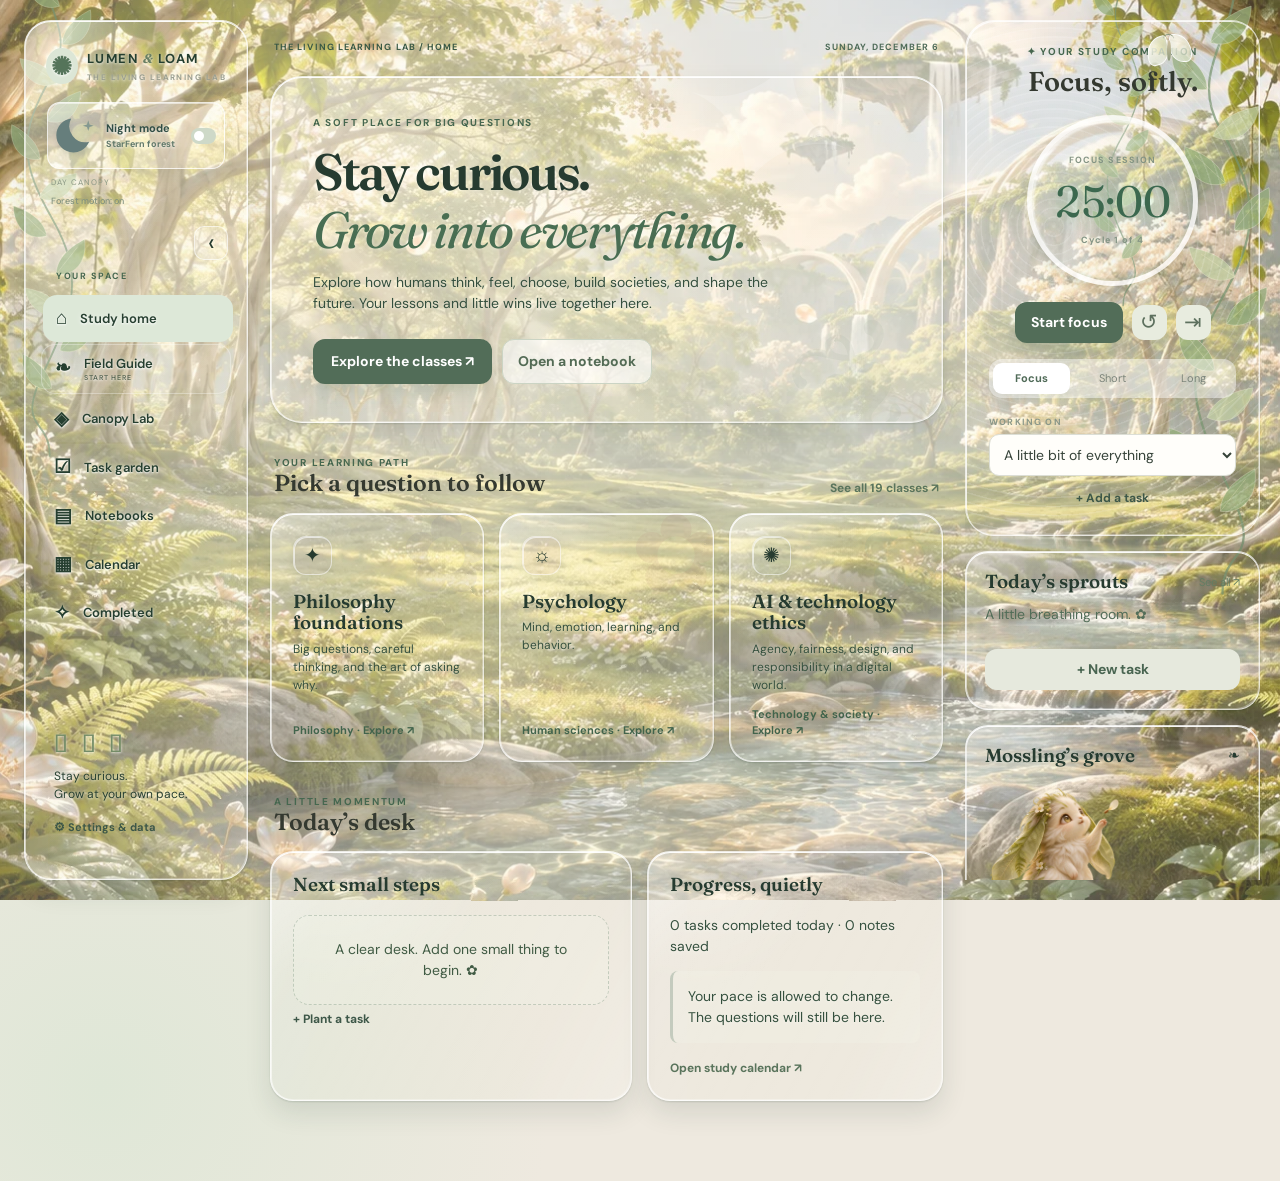
==== index.html @ bd78716b "Publish Philosophy Foundations pilot with saved assessments and hidden creature trails" ====
<!doctype html>
<html lang="en">
<head>
  <meta charset="utf-8">
  <meta name="viewport" content="width=device-width,initial-scale=1">
  <meta name="theme-color" content="#eee8db">
  <title>Lumen & Loam — a living learning lab</title>
  <meta name="description" content="A cozy forest learning lab with focus tools, notebooks, and a luminous StarFern night mode.">
  <link rel="stylesheet" href="styles.css">
  <link rel="stylesheet" href="forest.css">
  <link rel="stylesheet" href="living-forest.css">
  <link rel="stylesheet" href="crystal-forest.css">
  <link rel="stylesheet" href="forest-interactions.css?v=4">
  <link rel="stylesheet" href="learning.css?v=4">
  <script>try{document.documentElement.dataset.forest=localStorage.getItem('lumen-loam-appearance')||(matchMedia('(prefers-color-scheme:dark)').matches?'starfern':'day')}catch{}</script>
</head>
<body>
  <div class="forest-landscape" aria-hidden="true"><img class="landscape-day" src="assets/day-canopy.webp" alt=""><img class="landscape-night" src="assets/starfern-forest.webp" alt=""><div class="landscape-light"></div></div>
  <svg class="glass-filter-defs" aria-hidden="true"><defs><filter id="glass-refraction" x="0%" y="0%" width="100%" height="100%" color-interpolation-filters="sRGB"><feTurbulence type="fractalNoise" baseFrequency="0.008 0.014" numOctaves="1" seed="6" result="glass-noise"/><feDisplacementMap in="SourceGraphic" in2="glass-noise" scale="3" xChannelSelector="R" yChannelSelector="G"/></filter></defs></svg>
  <div class="ambient-glow" aria-hidden="true"></div>
  <div class="forest-sky" aria-hidden="true"><span class="starlight s1"></span><span class="starlight s2"></span><span class="starlight s3"></span><span class="starlight s4"></span><span class="starlight s5"></span><span class="hanging-vine v1">❧<br>❧<br>❧</span><span class="hanging-vine v2">❧<br>❧</span><span class="glow-shrooms"></span><span class="forest-eyes"></span></div>
  <div class="app-shell">
    <aside class="sidebar glass">
      <a class="brand" href="#home" aria-label="Lumen and Loam home"><span class="brand-mark">✺</span><span>LUMEN <i>&</i> LOAM<small>THE LIVING LEARNING LAB</small></span></a>
      <div class="forest-mode"><button id="forest-toggle" type="button" aria-label="Toggle StarFern night mode" aria-pressed="false"><svg class="mode-moon" viewBox="0 0 48 48" aria-hidden="true"><path d="M37 31A18 18 0 0 1 17 5a19 19 0 1 0 20 26Z"/><path class="moon-spark" d="m36 7 1.4 4.6L42 13l-4.6 1.4L36 19l-1.4-4.6L30 13l4.6-1.4Z"/></svg><span class="mode-caption"><strong>Night mode</strong><small>StarFern forest</small></span><span class="forest-switch" aria-hidden="true"></span></button><small id="forest-mode-label">Day canopy</small><button class="motion-toggle" id="motion-toggle" type="button" aria-pressed="true">Forest motion: on</button></div>
      <button id="nav-toggle" class="nav-toggle" type="button" aria-controls="nav" aria-expanded="true" aria-label="Compact navigation"><span aria-hidden="true">☰</span></button>
      <div class="side-label">YOUR SPACE</div>
      <nav id="nav" aria-label="Main navigation">
        <a href="#home" data-page="home">⌂ <span>Study home</span></a>
        <a href="#fieldguide" data-page="fieldguide">❧ <span>Field Guide</span></a>
        <a href="#courses" data-page="courses">◈ <span>Canopy Lab</span></a>
        <a href="#tasks" data-page="tasks">☑ <span>Task garden</span></a>
        <a href="#notebooks" data-page="notebooks">▤ <span>Notebooks</span></a>
        <a href="#calendar" data-page="calendar">▦ <span>Calendar</span></a>
        <a href="#completed" data-page="completed">✧ <span>Completed</span></a>
      </nav>
      <div class="side-bottom"><div class="plant-art" aria-hidden="true">𖥧 𖤣 𖥧</div><p>Stay curious.<br>Grow at your own pace.</p><button class="text-button" id="open-settings">⚙ Settings & data</button></div>
    </aside>
    <main id="main" tabindex="-1"></main>
    <aside class="study-rail">
      <button type="button" class="glimmermoth" id="glimmermoth" aria-label="Visit the Glimmermoth"><span class="moth-wing moth-left"></span><span class="moth-wing moth-right"></span><span class="moth-body"></span><span class="moth-antenna"></span></button>
      <button type="button" class="moon-secret" id="moon-question" aria-label="Ask the StarFern moon a question">☾</button>
      <section class="timer-card stone" aria-label="Focus timer">
        <div class="card-kicker">✦ YOUR STUDY COMPANION</div><h2>Focus, softly.</h2>
        <div class="timer-face"><span class="timer-mode" id="timer-mode">FOCUS SESSION</span><strong id="timer-display" aria-live="off">25:00</strong><span class="timer-cycle" id="timer-cycle">Cycle 1 of 4</span></div>
        <div class="timer-controls"><button id="timer-toggle" class="primary small">Start focus</button><button id="timer-reset" class="icon-button" aria-label="Reset timer">↺</button><button id="timer-next" class="icon-button" aria-label="Skip phase">⇥</button></div>
        <div class="phase-tabs" role="group" aria-label="Timer phase"><button data-phase="focus" class="active">Focus</button><button data-phase="short">Short</button><button data-phase="long">Long</button></div>
        <label class="rail-label" for="active-task">WORKING ON</label><select id="active-task"><option value="">A little bit of everything</option></select>
        <button class="text-button" id="quick-task">+ Add a task</button>
      </section>
      <section class="rail-card glass"><div class="rail-head"><h3>Today’s sprouts</h3><a href="#tasks">See all ↗</a></div><div id="rail-tasks"></div><button class="subtle-button" id="rail-task-add">+ New task</button></section>
      <section class="rail-card glass mossling-card"><div class="rail-head"><h3>Mossling’s grove</h3><span aria-hidden="true">❧</span></div><div class="grove-scene"><button type="button" id="mossling-greet" class="mossling illustrated" aria-label="Say hello to the Mossling"><img src="assets/mossling.webp" alt="" width="130" height="140"><span class="moss-ear ear-left"></span><span class="moss-ear ear-right"></span><span class="moss-face"><i></i><i></i><b>ᴗ</b></span></button><div id="grove-leaves" aria-hidden="true"></div></div><p id="grove-caption">Finish a task to plant a little leaf.</p></section>
      <section class="rail-card glass sound-card"><div class="rail-head"><h3>Soundscape</h3><span>♪</span></div><label for="sound-select" class="sr-only">Choose soundscape</label><select id="sound-select"><option value="off">Quiet room</option><option value="lofi">Lo-fi glow</option><option value="rain">Window rain</option><option value="storm">Distant storm</option><option value="forest">Morning forest</option><option value="keyboard">Soft keyboard</option></select><div class="sound-row"><button id="sound-toggle" class="subtle-button">Play sound</button><input id="sound-volume" type="range" min="0" max="100" value="38" aria-label="Sound volume"></div><small>Generated in your browser; sound starts when you press play.</small></section>
    </aside>
  </div>
  <dialog id="modal"><form method="dialog" class="modal-box" id="modal-form"><div class="modal-head"><div><div class="card-kicker" id="modal-kicker">YOUR SPACE</div><h2 id="modal-title"></h2></div><button class="icon-button" value="cancel" aria-label="Close">×</button></div><div id="modal-body"></div><div class="modal-actions"><button value="cancel" class="subtle-button">Cancel</button><button id="modal-save" value="save" class="primary">Save</button></div></form></dialog>
  <div id="toast" role="status" aria-live="polite"></div>
  <script src="lessons/philosophy-01.js?v=4" defer></script>
  <script src="learning-core.js?v=4" defer></script>
  <script src="learning.js?v=4" defer></script>
  <script src="app.js?v=4" defer></script>
  <script src="living-forest.js?v=3" defer></script>
  <script src="navigation.js?v=3" defer></script>
  <script src="forest-games.js?v=4" defer></script>
</body>
</html>
---- styles.css ----
@import url('https://fonts.googleapis.com/css2?family=DM+Sans:wght@400;500;600;700&family=Fraunces:opsz,wght,SOFT,WONK@9..144,400,20,1;9..144,600,20,1&display=swap');
:root{--ink:#343930;--muted:#777b70;--moss:#6b8064;--dark:#3d5748;--cream:#f4f0e7;--paper:#fdfaf3;--line:#dcd9ce;--pink:#c38d87;--gold:#c8a477;--shadow:0 18px 50px #45554612}*{box-sizing:border-box}html{scroll-behavior:smooth}body{margin:0;color:var(--ink);background:radial-gradient(circle at 65% 5%,#fffaf3 0,transparent 36%),radial-gradient(circle at 8% 92%,#dfe7d7 0,transparent 28%),#eee9df;font:14px/1.5 'DM Sans',sans-serif;min-height:100vh}button,input,select,textarea{font:inherit}button{cursor:pointer}a{color:inherit;text-decoration:none}h1,h2,h3,p{margin-top:0}h1,h2,h3{font-family:Fraunces,Georgia,serif;line-height:1.14;font-weight:600}h1{font-size:clamp(2.3rem,4vw,4rem);letter-spacing:-.045em}h2{font-size:1.45rem}h3{font-size:1.18rem}.ambient-glow{position:fixed;pointer-events:none;inset:0;background:radial-gradient(circle at 45% 72%,#fff9e565,transparent 37%);z-index:-1}.app-shell{display:grid;grid-template-columns:228px minmax(0,1fr) 295px;gap:22px;max-width:1780px;margin:auto;padding:20px;min-height:100vh}.glass{background:#fffdf5a9;backdrop-filter:blur(22px);-webkit-backdrop-filter:blur(22px);border:1px solid #ffffffa9;box-shadow:var(--shadow)}.sidebar{border-radius:27px;padding:26px 16px;position:sticky;top:20px;height:calc(100vh - 40px);display:flex;flex-direction:column}.brand{display:flex;gap:9px;align-items:center;padding:7px 5px 38px;font-weight:700;letter-spacing:.11em;font-size:13px;white-space:nowrap}.brand i{font-family:Fraunces;letter-spacing:0;color:var(--moss)}.brand small{display:block;color:#9b9f90;font-size:8px;letter-spacing:.18em;margin-top:3px}.brand-mark{width:36px;height:36px;border-radius:50%;display:grid;place-items:center;background:#dce6d6;color:#55745a;font-size:25px}.side-label,.card-kicker,.eyebrow{font-size:10px;letter-spacing:.17em;font-weight:700;color:#84927a}.side-label{padding:0 15px;margin-bottom:12px}nav{display:grid;gap:5px}nav a{border-radius:14px;padding:11px 13px;color:#71786d;display:flex;gap:13px;align-items:center;font-size:19px;transition:.2s}nav a span{font-size:13px;font-weight:600}nav a:hover,nav a.active{background:#dde8d8;color:#385e49;transform:translateX(2px)}.side-bottom{margin-top:auto;padding:12px 13px;color:#829080;font-size:12px}.side-bottom p{margin:5px 0 16px}.plant-art{font-size:30px;color:#748c67;letter-spacing:.13em}.text-button{border:0;background:transparent;color:var(--dark);padding:5px 0;font-weight:700;font-size:12px;text-align:left}.text-button:hover{text-decoration:underline}main{min-width:0;padding:21px 0 60px}.topline{display:flex;align-items:center;justify-content:space-between;color:#7b8777;font-size:11px;letter-spacing:.12em;text-transform:uppercase;font-weight:700;margin:0 4px 21px}.topline .right{color:#a5a99d}.hero{min-height:315px;border-radius:32px;background:linear-gradient(105deg,#eff0e4de,#f7f2e9a3 57%,#d5e3d2b0);padding:38px 42px;position:relative;overflow:hidden;box-shadow:var(--shadow);border:1px solid #ffffffcf;display:flex;align-items:center}.hero:before{content:'✦';font-size:225px;color:#ffffff78;position:absolute;right:12%;top:-120px;transform:rotate(20deg)}.hero:after{content:'❦';font-size:155px;color:#708d6f39;position:absolute;right:3%;bottom:-80px;transform:rotate(-24deg)}.hero-content{z-index:1;max-width:590px}.hero h1{margin:13px 0 13px}.hero h1 em{font-weight:400;color:#637d66}.hero p{color:#6c766a;max-width:470px;font-size:14px}.hero-actions{display:flex;gap:10px;margin-top:25px;flex-wrap:wrap}.primary,.subtle-button,.outline-button,.chip,.icon-button{border:0;border-radius:12px;transition:transform .18s,background .18s,box-shadow .18s}.primary:hover,.subtle-button:hover,.outline-button:hover,.icon-button:hover{transform:translateY(-2px)}.primary{background:#526d58;color:#fff;padding:12px 18px;font-weight:700;box-shadow:0 8px 18px #4c6d502d}.primary.small{padding:10px 16px}.subtle-button{background:#e6e9dd;color:#496551;padding:10px 15px;font-weight:700}.outline-button{background:#fff9;border:1px solid #cbd4c4;color:#536b55;padding:10px 15px;font-weight:700}.icon-button{background:#e8ecdf;color:#5d705e;width:35px;height:35px;font-size:21px;display:grid;place-items:center}.section-head{display:flex;justify-content:space-between;align-items:end;margin:32px 4px 16px;gap:12px}.section-head h2{margin:0}.section-head p{margin:5px 0 0;color:var(--muted)}.link{color:#5a745c;font-weight:700;font-size:12px}.link:hover{text-decoration:underline}.grid{display:grid;gap:15px}.course-grid{grid-template-columns:repeat(3,minmax(0,1fr))}.card{border-radius:23px;background:#fffdf5ca;border:1px solid #ffffffbf;box-shadow:var(--shadow);padding:22px;min-width:0}.course-card{display:flex;flex-direction:column;min-height:200px;position:relative;overflow:hidden;transition:transform .2s,box-shadow .2s}.course-card:hover{transform:translateY(-4px);box-shadow:0 25px 40px #45554622}.course-card:after{content:'✿';position:absolute;right:-9px;top:-42px;font-size:110px;color:var(--accent);opacity:.12}.course-icon{width:39px;height:39px;border-radius:13px;display:grid;place-items:center;background:color-mix(in srgb,var(--accent) 18%,white);font-size:20px;margin-bottom:16px}.course-card h3{margin:0 0 6px}.course-card p{color:#83897e;font-size:12px;line-height:1.5}.course-card .mini{margin-top:auto;color:var(--accent);font-weight:700;font-size:11px}.duo{display:grid;grid-template-columns:1.1fr .9fr;gap:15px}.list-row{display:flex;gap:11px;align-items:center;border-bottom:1px solid #e9e7df;padding:11px 0}.list-row:last-child{border-bottom:0}.list-row .grow{flex:1;min-width:0}.list-row strong{display:block;font-size:13px}.list-row small{display:block;color:#92978b}.empty{padding:23px;text-align:center;color:#899083;background:#ffffff65;border:1px dashed #cdd4c6;border-radius:16px}.pill{display:inline-flex;align-items:center;gap:5px;padding:4px 9px;border-radius:30px;background:#edf0e8;color:#627c65;font-size:10px;font-weight:700}.page-title{display:flex;justify-content:space-between;align-items:end;gap:15px;margin:18px 4px 25px}.page-title h1{margin:5px 0 6px;font-size:clamp(2rem,3.5vw,3.25rem)}.page-title p{color:var(--muted);margin:0}.toolbar{display:flex;gap:9px;flex-wrap:wrap;align-items:center}.toolbar select,.toolbar input{width:auto}.study-rail{position:sticky;top:20px;height:calc(100vh - 40px);overflow-y:auto;display:grid;align-content:start;gap:15px;scrollbar-width:thin}.stone{background:radial-gradient(circle at 20% 2%,#ffffff9c,transparent 42%),repeating-radial-gradient(circle at 30% 40%,#fff9 0px,#e6e4d833 3px,#dedfd436 6px),#e9e8dc;border:1px solid #fff;border-radius:29px;box-shadow:var(--shadow);padding:23px;text-align:center}.timer-card h2{font-size:1.7rem;margin:7px 0 18px}.timer-face{height:171px;width:171px;margin:0 auto 16px;border-radius:50%;display:flex;flex-direction:column;align-items:center;justify-content:center;background:linear-gradient(145deg,#fffefaed,#d5ded6c9);box-shadow:inset 5px 6px 18px #bfc8beaa,inset -8px -9px 20px #fff,0 9px 14px #a2ab9b48;border:5px solid #ffffff80}.timer-mode,.timer-cycle{font-size:9px;letter-spacing:.12em;color:#849484;font-weight:700}.timer-face strong{font-family:Fraunces,Georgia,serif;font-size:2.75rem;font-weight:400;line-height:1.5;color:#3c684f;text-shadow:0 0 16px #8fdbaa8c}.timer-controls{display:flex;align-items:center;justify-content:center;gap:9px}.phase-tabs{display:flex;gap:4px;background:#ffffff75;border-radius:13px;padding:4px;margin:16px 0 18px}.phase-tabs button{flex:1;border:0;background:transparent;padding:7px 3px;border-radius:9px;color:#7c857b;font-size:11px}.phase-tabs .active{background:#fff;color:#506b58;font-weight:700;box-shadow:0 3px 8px #84907d25}.rail-label{display:block;text-align:left;color:#8a9788;font-size:9px;letter-spacing:.13em;font-weight:700;margin:12px 0 5px}.timer-card select{width:100%;text-overflow:ellipsis}.timer-card .text-button{display:block;margin:8px auto 0}.rail-card{border-radius:23px;padding:19px}.rail-head{display:flex;justify-content:space-between;align-items:center;margin-bottom:11px}.rail-head h3{margin:0}.rail-head a{font-size:11px;color:#637d64}.rail-card .subtle-button{width:100%;margin-top:10px}.rail-task{display:flex;align-items:center;gap:8px;margin:9px 0;color:#5c6659;font-size:12px}.rail-task span{overflow:hidden;white-space:nowrap;text-overflow:ellipsis}.sound-row{display:flex;gap:10px;align-items:center}.sound-row .subtle-button{white-space:nowrap;width:auto}.sound-row input{min-width:0;width:100%;accent-color:#789177}.sound-card small{color:#92998c;font-size:10px}.sound-card select{width:100%}select,input,textarea{border:1px solid #dcded5;background:#fffefa;color:#364339;border-radius:10px;padding:10px;outline:none}select:focus,input:focus,textarea:focus,button:focus-visible,a:focus-visible{outline:2px solid #698d70;outline-offset:2px}textarea{min-height:120px;resize:vertical;width:100%}input[type=color]{width:48px;height:39px;padding:3px}input[type=checkbox]{accent-color:#68856e;width:17px;height:17px;cursor:pointer}input[type=number]{width:90px}.task-list .list-row{gap:12px}.task-actions{display:flex;gap:5px}.task-actions button{border:0;background:#edf0e9;border-radius:8px;color:#66806b;padding:5px 8px}.task-actions button:hover{background:#dfe8dc}.task-meta{color:#8d958b;font-size:11px}.tag{font-size:10px;padding:3px 8px;border-radius:50px;background:#eff0e9;color:#647665;white-space:nowrap}.notebook-card{min-height:178px;display:flex;flex-direction:column;background:linear-gradient(120deg,color-mix(in srgb,var(--accent) 19%,white),#fffdf6);border-left:6px solid var(--accent)}.notebook-card .course-icon{background:#fff9}.notebook-card .mini{margin-top:auto;color:var(--accent);font-size:11px}.note-body{white-space:pre-wrap;word-break:break-word}.note-card{position:relative}.note-card h3{margin-bottom:5px}.note-card small{color:#959b8e}.note-card .task-actions{margin-top:12px}.note-card .note-body{max-height:130px;overflow:auto;color:#586257}.calendar-controls{display:flex;gap:8px;align-items:center;flex-wrap:wrap}.calendar-controls strong{min-width:170px;text-align:center}.calendar-controls button,.seg button{border:0;background:#e9ecdf;color:#5d725e;border-radius:10px;padding:8px 11px}.seg{background:#e9ecdf;border-radius:12px;padding:3px;display:flex}.seg button{background:transparent}.seg button.active{background:#fff;box-shadow:0 2px 7px #73806a22}.month-grid{display:grid;grid-template-columns:repeat(7,minmax(0,1fr));gap:5px}.day-name{text-align:center;color:#9aa396;font-size:10px;font-weight:700;padding:8px}.day-cell{min-height:105px;border:1px solid #e7e8df;border-radius:12px;background:#fffdf6b5;padding:7px;cursor:pointer;overflow:hidden}.day-cell:hover{background:#f2f7ed}.day-cell.outside{opacity:.45}.day-cell.today{border:2px solid #789477}.day-num{font-size:11px;font-weight:700}.event-chip{display:block;margin:4px 0;border-left:3px solid var(--event-color,#7c957a);border-radius:4px;padding:3px 5px;background:color-mix(in srgb,var(--event-color,#7c957a) 13%,white);font-size:10px;overflow:hidden;white-space:nowrap;text-overflow:ellipsis}.agenda-row{display:grid;grid-template-columns:86px 1fr;gap:12px;border-bottom:1px solid #e9e8e0;padding:10px}.agenda-row .hour{color:#929a8d;font-size:11px}.agenda-content{border-left:3px solid var(--event-color,#bdc9b4);padding:6px 12px;background:#f8f8f2;border-radius:5px;min-height:32px}.lesson-block{background:#f6f5ed;border-radius:16px;padding:19px;margin:13px 0}.lesson-block button{margin-top:9px}.lesson-block.is-starred{box-shadow:inset 4px 0 #d6ad6f}.lesson-block.is-highlighted{background:#faefd3}.course-detail-hero{border-radius:25px;padding:28px;background:linear-gradient(110deg,color-mix(in srgb,var(--accent) 18%,white),#fffdf6)}.course-detail-hero h1{margin:9px 0}.course-detail-hero p{max-width:650px}.muted{color:#858e83}.tip{padding:15px;border-left:3px solid #97aa8a;background:#eef1e8;border-radius:8px;color:#667565}.modal-box{width:min(550px,calc(100vw - 24px));max-height:85vh;overflow:auto;border:1px solid #fff;background:#fbf9f2;border-radius:25px;padding:24px;box-shadow:0 25px 80px #26382b4a}dialog{border:0;padding:0;background:transparent}dialog::backdrop{background:#25382d7a;backdrop-filter:blur(5px)}.modal-head{display:flex;justify-content:space-between;gap:12px}.modal-head h2{margin:7px 0 20px}.field{display:grid;gap:5px;margin-bottom:13px}.field label{color:#687669;font-size:11px;font-weight:700}.field input,.field select{width:100%}.field-row{display:grid;grid-template-columns:1fr 1fr;gap:11px}.modal-actions{display:flex;justify-content:flex-end;gap:8px;margin-top:20px}.settings-grid{display:grid;grid-template-columns:repeat(2,1fr);gap:8px}.settings-grid .field{margin:0}.danger{color:#a15f59}.sr-only{position:absolute;width:1px;height:1px;padding:0;margin:-1px;overflow:hidden;clip:rect(0,0,0,0);white-space:nowrap;border:0}#toast{position:fixed;bottom:24px;left:50%;transform:translate(-50%,20px);opacity:0;pointer-events:none;background:#3d5847;color:white;border-radius:12px;padding:10px 18px;box-shadow:var(--shadow);transition:.2s;z-index:10}#toast.show{opacity:1;transform:translate(-50%,0)}@media(max-width:1150px){.app-shell{grid-template-columns:190px minmax(0,1fr)}.study-rail{position:static;grid-column:2;grid-row:2;height:auto;grid-template-columns:repeat(2,minmax(0,1fr))}.timer-card{grid-row:span 2}.sidebar{grid-row:span 2}.course-grid{grid-template-columns:repeat(2,1fr)}}@media(max-width:720px){.app-shell{display:block;padding:10px}.sidebar{height:auto;position:relative;top:0;padding:13px;border-radius:18px}.brand{padding:3px 7px 10px}.side-label,.side-bottom{display:none}nav{display:flex;overflow-x:auto;gap:2px}nav a{white-space:nowrap;padding:7px 9px}nav a span{font-size:11px}main{padding:15px 0 25px}.hero{padding:30px 22px;min-height:290px}.hero:before{right:-25%}.course-grid,.duo,.study-rail{grid-template-columns:1fr}.study-rail{display:grid;grid-template-columns:1fr;gap:10px}.timer-card{grid-row:auto}.page-title{align-items:start;flex-direction:column}.month-grid{gap:2px}.day-cell{min-height:75px;padding:3px}.event-chip{font-size:8px;padding:2px}.field-row{grid-template-columns:1fr 1fr}.card{padding:18px}}@media(prefers-reduced-motion:reduce){*,*:before,*:after{scroll-behavior:auto!important;transition:none!important;animation:none!important}}
.desk-decor{position:absolute;right:3%;bottom:30px;width:210px;height:205px;opacity:.85;pointer-events:none}.desk-decor .vine{position:absolute;right:0;top:-87px;font-size:55px;line-height:.73;color:#758e7978;transform:rotate(24deg);font-family:Georgia}.desk-decor .cup{position:absolute;right:20px;bottom:65px;width:61px;height:65px;border-radius:8px 8px 28px 28px;background:linear-gradient(105deg,#fcf7e8,#d6ddca);border:3px solid #fff9;box-shadow:8px 10px 15px #5b745c30;z-index:2}.desk-decor .cup:after{content:'';position:absolute;right:-21px;top:10px;width:19px;height:26px;border:5px solid #eee9d9;border-left:0;border-radius:0 60% 60% 0}.desk-decor .cup span{display:block;text-align:center;font-family:Georgia;color:#9ba692;font-size:28px;margin-top:8px}.desk-decor .book{position:absolute;right:24px;height:16px;width:127px;border-radius:4px 11px 11px 4px;border-left:12px solid #71876e;box-shadow:0 5px 8px #6e7a6130}.desk-decor .b1{bottom:50px;background:#d9cbb5;transform:rotate(-4deg)}.desk-decor .b2{bottom:30px;background:#f7ebd8;border-left-color:#ae8d76;transform:rotate(3deg)}.desk-decor .b3{bottom:10px;background:#d4dccc;border-left-color:#829f8a;transform:rotate(-2deg)}@media(max-width:880px){.desk-decor{opacity:.23;right:-25px}}@media(max-width:720px){.desk-decor{opacity:.22;right:-50px;bottom:5px;transform:scale(.8)}}
.hourly{min-height:62px;align-items:start}.hourly .hour{padding-top:8px}.hourly .agenda-content{margin:3px 0 7px}.hour-add{border:0;background:transparent;color:#8b9d88;font-size:11px;padding:7px;opacity:.55}.hour-add:hover,.hour-add:focus-visible{opacity:1;color:#405f49;background:#edf2e8;border-radius:7px}
---- forest.css ----
/* Two light conditions in one forest. Day keeps the original cream palette. */
.forest-mode{margin:20px 10px 0}.forest-mode button{width:100%;border:1px solid #d3dccb;background:#f9fbf3;border-radius:13px;padding:10px 12px;display:flex;align-items:center;justify-content:space-between;gap:10px;font-size:12px;color:#526b56;font-weight:700}.forest-mode small{display:block;font-size:9px;letter-spacing:.12em;text-transform:uppercase;color:#8b9884;margin:5px 4px}.forest-switch{width:28px;height:16px;border-radius:12px;background:#ced9c8;position:relative}.forest-switch:after{content:'';position:absolute;left:3px;top:3px;width:10px;height:10px;background:#fff;border-radius:50%;transition:transform .25s}.forest-sky{position:fixed;inset:0;z-index:-1;pointer-events:none;overflow:hidden}.hanging-vine{position:absolute;color:#8aa07a29;font-family:Georgia;font-size:76px;line-height:.68;transform-origin:top;animation:vine-sway 18s ease-in-out infinite alternate}.v1{right:24%;top:-40px;transform:rotate(10deg)}.v2{left:13%;top:-20px;font-size:57px;animation-delay:-7s}.starlight{display:none;position:absolute;width:3px;height:3px;border-radius:50%;background:#f2eeff;box-shadow:0 0 12px #b9c9ff;animation:star-shimmer 5s ease-in-out infinite}.s1{top:7%;left:28%}.s2{top:24%;right:3%;animation-delay:-2s}.s3{top:53%;left:6%;animation-delay:-3s}.s4{bottom:9%;left:68%;animation-delay:-1s}.s5{top:3%;right:34%;animation-delay:-4s}.moon-secret{display:none;border:1px solid #bdc5e54d;background:radial-gradient(circle at 30% 25%,#f4edff,#a5b8d3);color:#f6f4ff;width:48px;height:48px;border-radius:50%;box-shadow:0 0 28px #a9bfff38;justify-self:end;font-size:35px;line-height:1;padding:0}.moon-secret:hover{box-shadow:0 0 45px #c7c2ff70;transform:rotate(8deg)}
.mossling-card{padding-bottom:14px}.grove-scene{position:relative;height:86px;display:flex;align-items:end;gap:10px}.mossling{position:relative;flex-shrink:0;width:65px;height:60px;isolation:isolate;border:0;border-radius:45% 45% 40% 40%;background:radial-gradient(ellipse at 50% 30%,#f8f3d9 0,#e6e9c7 50%,#bac7a6 100%);box-shadow:inset 0 -7px 12px #a4b59975,0 5px 8px #66785323;transition:transform .25s}.mossling:hover{transform:rotate(-5deg) translateY(-3px)}.moss-ear{position:absolute;top:-26px;width:24px;height:55px;background:repeating-linear-gradient(130deg,transparent 0 7px,#ccddaa80 8px 10px),linear-gradient(90deg,#7e9e68,#b8c99a);z-index:-1;border-radius:85% 0 70% 10%}.ear-left{left:0;transform:rotate(-28deg)}.ear-right{right:0;transform:rotate(24deg) scaleX(-1)}.moss-face{position:absolute;left:15px;right:15px;top:22px;display:flex;justify-content:space-between}.moss-face i{display:block;width:7px;height:8px;background:#3f5445;border-radius:50%;box-shadow:1px 1px 0 2px #fff5;animation:moss-blink 9s infinite}.moss-face b{position:absolute;left:11px;top:7px;font-size:13px;color:#8f7960}#grove-leaves{height:62px;display:flex;align-items:end;gap:3px;flex-wrap:wrap;flex:1;overflow:hidden}.grove-leaf{display:block;background:linear-gradient(130deg,#d7e2ad,#7c9e6e);height:22px;width:13px;border-radius:90% 0 80% 0;transform:rotate(var(--leaf-tilt));box-shadow:0 3px 8px #637a4d22;margin:4px 0;animation:leaf-arrive .5s ease both;animation-delay:calc(var(--leaf-order) * 30ms)}#grove-caption{font-size:11px;color:#83917c;margin:12px 0 0}.guide-pair{display:grid;grid-template-columns:1fr 1fr;gap:18px;margin:26px 0}.guide-pair>div{padding:20px;border-radius:20px;background:#e6eddf88}.guide-pair h3{margin-bottom:8px}.field-guide{max-width:860px;font-size:15px;line-height:1.75}.field-guide h2{margin:24px 0 12px}.field-guide .eyebrow+h2{margin-top:8px}
[data-forest=starfern]{color-scheme:dark;--ink:#e2e7e7;--muted:#a3b2b6;--moss:#b9d6bf;--dark:#b5d7c5;--cream:#171e2b;--paper:#1c2634;--line:#394750;--shadow:0 18px 50px #05081536}
[data-forest=starfern] body{background:radial-gradient(ellipse at 90% 0,#3c365d70,transparent 45%),radial-gradient(ellipse at 15% 90%,#17484b4d,transparent 46%),#101720;color:var(--ink)}[data-forest=starfern] .ambient-glow{background:radial-gradient(circle at 55% 60%,#58799b15,transparent 40%)}[data-forest=starfern] .glass{background:linear-gradient(135deg,#243344a8,#17253694);border-color:#b0d2df24;box-shadow:inset 1px 1px 0 #e3eaff12,var(--shadow)}[data-forest=starfern] .card{background:linear-gradient(145deg,#23303ec9,#192431ce);border-color:#c0d1e522;color:#e0e7e6}[data-forest=starfern] .brand-mark{background:#45665d;color:#e3f7df}[data-forest=starfern] .brand i{color:#bdd8c5}[data-forest=starfern] nav a{color:#a7babe}[data-forest=starfern] nav a.active,[data-forest=starfern] nav a:hover{background:#476a623f;color:#c9eadc}[data-forest=starfern] .side-label,[data-forest=starfern] .card-kicker,[data-forest=starfern] .eyebrow{color:#a4c4b9}[data-forest=starfern] .topline,[data-forest=starfern] .side-bottom,[data-forest=starfern] .plant-art{color:#9eb9b3}[data-forest=starfern] .topline .right{color:#849da9}[data-forest=starfern] .hero{background:radial-gradient(ellipse at 85% 20%,#8270ac29,transparent 60%),linear-gradient(120deg,#25374ba8,#223f3c61);border-color:#b8ceee2b;box-shadow:inset 0 1px 0 #fff2,var(--shadow)}[data-forest=starfern] .hero h1 em{color:#b9dac6}[data-forest=starfern] .hero p{color:#bbc9cb}[data-forest=starfern] .hero:before{color:#bcb8e716}[data-forest=starfern] .hero:after{color:#80c7af2d}[data-forest=starfern] .desk-decor{opacity:.35}[data-forest=starfern] .stone{background:radial-gradient(circle at 15% 0,#d9d9ff16,transparent 46%),repeating-radial-gradient(circle at 30% 40%,#c2d2d70a 0 2px,#1b293405 3px 6px),#202d39;border-color:#bfd0e42b;box-shadow:inset 1px 1px 0 #fff2,var(--shadow)}[data-forest=starfern] .timer-face{background:linear-gradient(145deg,#8ba4a81c,#2b465347);border-color:#bdd3e42f;box-shadow:inset 5px 6px 18px #06192377,inset -6px -9px 20px #b6c9e215,0 0 27px #99b3e518}[data-forest=starfern] .timer-face strong{color:#d5f3e9;text-shadow:0 0 22px #92d8d677}[data-forest=starfern] .timer-mode,[data-forest=starfern] .timer-cycle,[data-forest=starfern] .rail-label{color:#a6bdc2}[data-forest=starfern] .primary{background:#709489;color:#0e2221}[data-forest=starfern] .subtle-button,[data-forest=starfern] .icon-button,[data-forest=starfern] .task-actions button{background:#344b4c;color:#d3e8dd}[data-forest=starfern] .outline-button{background:#b8d8e10a;color:#c6ddd9;border-color:#8eafaa6b}[data-forest=starfern] .text-button,[data-forest=starfern] .link,[data-forest=starfern] .rail-head a{color:#b7d7c6}[data-forest=starfern] .phase-tabs{background:#101d2a66}[data-forest=starfern] .phase-tabs button{color:#a8bfc1}[data-forest=starfern] .phase-tabs .active{background:#496369;color:#eef8f2}[data-forest=starfern] input,[data-forest=starfern] select,[data-forest=starfern] textarea{background:#172532;color:#e0ebea;border-color:#4b636961}[data-forest=starfern] .muted,[data-forest=starfern] .course-card p,[data-forest=starfern] .page-title p,[data-forest=starfern] .section-head p,[data-forest=starfern] .sound-card small,[data-forest=starfern] .list-row small,[data-forest=starfern] .task-meta,[data-forest=starfern] .note-card small{color:#a5b9bd}[data-forest=starfern] .course-card .mini,[data-forest=starfern] .notebook-card .mini{color:#b8d1c7}[data-forest=starfern] .course-icon{background:color-mix(in srgb,var(--accent) 28%,#20313a)}[data-forest=starfern] .notebook-card,[data-forest=starfern] .course-detail-hero{background:linear-gradient(115deg,color-mix(in srgb,var(--accent) 28%,#172635),#1b2934)}[data-forest=starfern] .list-row,[data-forest=starfern] .agenda-row{border-bottom-color:#a8c0c019}[data-forest=starfern] .list-row strong{filter:brightness(1.55) saturate(.65)}[data-forest=starfern] .empty{color:#b2c3bd;background:#162b3044;border-color:#9cb4ad4d}[data-forest=starfern] .tip{background:#2b44434d;color:#b9d3c8;border-left-color:#91b4a7}[data-forest=starfern] .pill,[data-forest=starfern] .tag{background:#3a54514d;color:#c0d9ca}[data-forest=starfern] .lesson-block{background:#22333f}[data-forest=starfern] .lesson-block.is-highlighted{background:#65603c6b}[data-forest=starfern] .note-body{color:#c8d8d5}[data-forest=starfern] .day-cell{background:#1e303c9c;border-color:#a8bbca1a}[data-forest=starfern] .day-cell:hover{background:#344b4a}[data-forest=starfern] .day-cell.today{border-color:#a7d4bd}[data-forest=starfern] .day-name{color:#a7bec3}[data-forest=starfern] .event-chip{background:color-mix(in srgb,var(--event-color) 25%,#182a36);color:#eef4ec}[data-forest=starfern] .calendar-controls button,[data-forest=starfern] .seg{background:#2c424b;color:#c0d8d5}[data-forest=starfern] .seg button.active{background:#5b7474;color:#fff}[data-forest=starfern] .agenda-content{background:#213541}[data-forest=starfern] .modal-box{background:#1c2b37;color:#e0e9e5;border-color:#8faabd3d}[data-forest=starfern] .field label{color:#b3ccc3}[data-forest=starfern] .danger{color:#e4a99e}[data-forest=starfern] .forest-mode button{background:#283e4b;border-color:#99c4c73d;color:#d6e7e5}[data-forest=starfern] .forest-switch{background:#9bc5bf}[data-forest=starfern] .forest-switch:after{transform:translateX(12px);background:#213a44}[data-forest=starfern] .forest-mode small{color:#a8c1c4}[data-forest=starfern] .starlight{display:block}[data-forest=starfern] .hanging-vine{color:#88bfad32}[data-forest=starfern] .moon-secret{display:block}[data-forest=starfern] .glow-shrooms{position:absolute;bottom:-8px;right:22%;width:55px;height:42px;border-radius:60% 60% 10% 10%;background:radial-gradient(ellipse at 50% 15%,#d6bff6aa,transparent 65%);filter:blur(2px);box-shadow:50px 5px 14px -8px #85e3d46b,-38px 13px 9px -7px #b9a1e999}[data-forest=starfern] .forest-eyes{position:absolute;left:1%;bottom:15%;width:4px;height:4px;background:#dfedcf;border-radius:50%;box-shadow:10px 0 #dfedcf,0 0 12px #b7e2bb;animation:moss-blink 11s infinite}[data-forest=starfern] .mossling{box-shadow:inset 0 -7px 12px #a4b59975,0 0 18px #a6d6c32a}[data-forest=starfern] .grove-leaf{background:linear-gradient(130deg,#c0d9eb,#799eae);box-shadow:0 0 11px #9ed6cd4d}[data-forest=starfern] #grove-caption{color:#a8c5ba}[data-forest=starfern] .guide-pair>div{background:#314d4d50}[data-forest=starfern] #toast{background:#c0dbcd;color:#19332e}
@keyframes star-shimmer{0%,100%{opacity:.2}50%{opacity:.9}}@keyframes vine-sway{from{rotate:-2deg}to{rotate:2deg}}@keyframes moss-blink{0%,45%,49%,100%{scale:1 1}47%{scale:1 .1}}@keyframes leaf-arrive{from{opacity:0;translate:0 8px}to{opacity:1;translate:0 0}}
@media(max-width:1150px){.moon-secret{position:absolute;right:28px;top:17px}.study-rail{position:relative}}@media(max-width:720px){.forest-mode{margin:8px 5px 0;display:flex;align-items:center;gap:12px}.forest-mode button{width:145px;padding:7px 10px}.forest-mode small{margin:0}.guide-pair{grid-template-columns:1fr}.hanging-vine{font-size:46px}.field-guide{font-size:14px}.moon-secret{width:36px;height:36px;font-size:26px;top:12px;right:15px}}
@media(prefers-reduced-motion:reduce){.hanging-vine,.starlight,.moss-face i,.forest-eyes,.grove-leaf{animation:none!important}.mossling{transition:none}.forest-switch:after{transition:none}}
---- living-forest.css ----
/* Layered glass and dimensional foliage for the public canopy. */
:root{--forest-x:0;--forest-y:0}.app-shell{position:relative;z-index:1}.living-canopy{position:fixed;inset:0;pointer-events:none;overflow:hidden;z-index:0;perspective:900px}.living-vine{position:absolute;top:-55px;width:125px;overflow:visible;transform-origin:top center;transform:scaleX(var(--vine-mirror)) rotateY(calc(var(--forest-x)*7deg)) rotateX(calc(var(--forest-y)*3deg)) translateX(calc(var(--forest-x)*-6px));animation:living-sway 13s ease-in-out infinite alternate;animation-delay:var(--vine-delay);filter:drop-shadow(7px 9px 7px #52634c30);opacity:.76}.vine-stem{stroke:#789270;stroke-width:2.2;fill:none}.vine-leaf{fill:#93ab7c;stroke:#f6f4db99;stroke-width:.65}.vine-leaf.pale{fill:#c0cda3}.leaf-vein{fill:none;stroke:#f4f5d066;stroke-width:.8}.sidebar{margin-left:4px}.glass{background:linear-gradient(125deg,#fffffbc9,#fbfff06b);border:1px solid #ffffffdb;box-shadow:inset 1px 1px 0 #fff,inset -1px -1px 0 #d2d7c44d,0 22px 65px #526c4320;backdrop-filter:blur(24px) saturate(1.15);-webkit-backdrop-filter:blur(24px) saturate(1.15)}.hero{background:linear-gradient(110deg,#f8f9eecc,#f5f7e978 65%,#d0dfc584);box-shadow:inset 1px 1px 0 #fffffff0,inset -1px -1px 0 #d4decb77,0 24px 60px #526c431e}.card{background:linear-gradient(135deg,#fffef3d4,#fafdf18c);backdrop-filter:blur(18px);-webkit-backdrop-filter:blur(18px);box-shadow:inset 1px 1px 0 #fff,0 15px 40px #526c4318}.course-card .course-icon{box-shadow:inset 2px 2px 5px #ffffffe6,0 5px 10px #68734e15}.mossling{background:radial-gradient(ellipse at 45% 25%,#fffce8 0,#ebedd6 42%,#bfcca7 100%);box-shadow:inset -7px -6px 10px #879b6f45,inset 3px 3px 7px #fff9,0 7px 10px #536c4125}.mossling:before{content:'';position:absolute;inset:0;opacity:.17;pointer-events:none;border-radius:inherit;background:repeating-radial-gradient(ellipse at 30% 30%,#fff8 0 1px,transparent 1.8px 3px)}.mossling:after{content:'';position:absolute;bottom:-2px;left:9px;width:17px;height:9px;border-radius:50%;background:#dce2bd;box-shadow:29px 0 #dce2bd}.grove-scene:after{content:'✿';position:absolute;bottom:4px;right:7px;font-size:28px;color:#c2a5b9;opacity:0;transform:scale(.4);transition:opacity 1s,transform 1s}.grove-awakened .grove-scene:after{opacity:.9;transform:scale(1)}.glimmermoth{position:absolute;top:11px;right:68px;width:48px;height:37px;background:transparent;border:0;z-index:2;filter:drop-shadow(0 3px 6px #74846a35)}.moth-body{position:absolute;left:23px;top:9px;width:4px;height:21px;border-radius:60%;background:linear-gradient(#d1c2a2,#8c997a)}.moth-wing{position:absolute;top:3px;width:23px;height:28px;background:radial-gradient(ellipse at 35% 30%,#fffbefd9,#c8d4b798);border:1px solid #ffffffe0;box-shadow:inset 0 0 7px #fff8;transform-origin:100% 50%;border-radius:90% 20% 75% 30%;animation:moth-wingbeat 4s ease-in-out infinite}.moth-left{left:2px;transform:rotate(-15deg)}.moth-right{right:0;transform-origin:0 50%;border-radius:20% 90% 30% 75%;animation-direction:reverse}.moth-antenna{position:absolute;left:19px;top:3px;width:11px;height:10px;border-top:1px solid #87997d;border-radius:50%}.glimmermoth:hover{filter:drop-shadow(0 0 12px #c4b5d488);transform:translateY(-2px)}.motion-toggle{font-size:10px!important;margin-top:9px;padding:5px 4px!important;background:transparent!important;border:0!important;color:#81917e!important;font-weight:500!important}.forest-mode{margin-top:14px}.constellation-display{min-height:82px;display:grid;place-items:center;border:1px solid #bccbb8;border-radius:17px;background:#e9f0e2;margin:15px 0;padding:14px;text-align:center;font-family:Fraunces,Georgia,serif;font-size:21px;color:#47694d}.puzzle-seeds{display:grid;grid-template-columns:repeat(4,1fr);gap:8px;margin:12px 0 18px}.puzzle-seeds button{border:1px solid #b3c4aa;border-radius:13px;background:#f8fbf1;color:#5c795e;padding:8px;display:grid;gap:3px;font-size:11px}.puzzle-seeds button span{font-size:26px}.puzzle-seeds button:disabled{opacity:.45;cursor:default}.puzzle-seeds button:hover:not(:disabled){background:#dfead6;transform:translateY(-2px)}.puzzle-progress{font-size:12px;margin-top:14px}.forest-still *, .forest-away *{animation-play-state:paused!important}.forest-still .living-vine{animation:none;transform:scaleX(var(--vine-mirror))}.forest-still .moth-wing{animation:none}.forest-still .hanging-vine{animation:none}
[data-forest=starfern] .glass{background:linear-gradient(125deg,#b8d2e614,#203c4d7a 24%,#1b2d4380);box-shadow:inset 1px 1px 0 #d6eaf02a,inset -1px -1px 0 #718d9e13,0 22px 65px #050b1a59;border-color:#c3d9ed36}[data-forest=starfern] .card{background:linear-gradient(135deg,#b5cde713,#253a4e99 25%,#1d314387);box-shadow:inset 1px 1px 0 #c3e4ee1f,0 15px 40px #000a1a3b}[data-forest=starfern] .hero{background:radial-gradient(ellipse at 85% 5%,#a490cd26,transparent 70%),linear-gradient(115deg,#6b8d9e26,#294b4b38);box-shadow:inset 1px 1px 0 #d6eaf037,inset -1px -1px 0 #718d9e13,0 24px 60px #07131d61}[data-forest=starfern] .vine-stem{stroke:#76aaa1}[data-forest=starfern] .vine-leaf{fill:#396b65;stroke:#b7dedb38}[data-forest=starfern] .vine-leaf.pale{fill:#5d8e89}[data-forest=starfern] .leaf-vein{stroke:#c4e4ef5e}[data-forest=starfern] .living-vine{filter:drop-shadow(3px 5px 6px #000a) drop-shadow(0 0 8px #7bb7b31c)}[data-forest=starfern] .moth-wing{background:radial-gradient(ellipse at 35% 30%,#d5cbf6b3,#91a9c74d);border-color:#dbe1f2b3;box-shadow:inset 0 0 7px #e4e4ff75,0 0 15px #bfb5ee40}[data-forest=starfern] .glimmermoth{filter:drop-shadow(0 0 10px #b9b3e47a)}[data-forest=starfern] .motion-toggle{color:#a7c0b7!important}[data-forest=starfern] .grove-awakened .grove-scene:after{color:#c3b6f6;text-shadow:0 0 15px #b4b6eb}[data-forest=starfern] .constellation-display{background:#294349;color:#d0e7dd;border-color:#89b4b152}[data-forest=starfern] .puzzle-seeds button{background:#2a414b;color:#cbdedc;border-color:#a1bdc34d}[data-forest=starfern] .puzzle-seeds button:hover:not(:disabled){background:#41615e}
@keyframes living-sway{0%{rotate:-2deg}100%{rotate:2.5deg}}@keyframes moth-wingbeat{0%,100%{rotate:-9deg;scale:1 1}50%{rotate:8deg;scale:.7 1}}@media(max-width:1150px){.living-vine{opacity:.4;width:90px}.glimmermoth{top:16px;right:82px}}@media(max-width:720px){.living-canopy{z-index:0}.living-vine{width:66px;opacity:.28;max-height:330px}.forest-mode{flex-wrap:wrap}.forest-mode .motion-toggle{width:auto;margin:0 0 0 auto;flex-basis:100%;text-align:right}.glimmermoth{right:62px;top:9px}.puzzle-seeds{gap:5px}}@media(prefers-reduced-motion:reduce){.living-vine,.moth-wing{animation:none!important}.living-vine{transform:scaleX(var(--vine-mirror))!important}.grove-scene:after{transition:none}}
---- crystal-forest.css ----
/* Clear glass: no backdrop blur. The painted forest stays sharp through the surface. */
.glass-filter-defs{position:absolute;width:0;height:0;overflow:hidden}.forest-landscape{position:fixed;inset:0;pointer-events:none;z-index:0;overflow:hidden;background:#dfe7d3}.forest-landscape>img{position:absolute;inset:0;width:100%;height:100%;object-fit:cover;object-position:center;transition:opacity 1.2s;transform:scale(1.035) translate(calc(var(--forest-x,0)*-3px),calc(var(--forest-y,0)*-2px))}.landscape-night{opacity:0}.landscape-light{position:absolute;inset:0;background:linear-gradient(90deg,#f9f5e349,#fffbea87 40%,#fffbea6b 70%,#f9f5e32b)}[data-forest=starfern] .landscape-day{opacity:0}[data-forest=starfern] .landscape-night{opacity:1}[data-forest=starfern] .landscape-light{background:linear-gradient(90deg,#07121d3d,#07121d66 42%,#07121d4a)}.ambient-glow{display:none}.app-shell{z-index:2}.living-canopy{z-index:1}.forest-sky{z-index:1}.hanging-vine{display:none}
[data-forest] :is(.glass,.card,.hero,.course-detail-hero){backdrop-filter:saturate(1.08);-webkit-backdrop-filter:saturate(1.08);background:radial-gradient(ellipse at var(--shine-x,20%) var(--shine-y,0%),#ffffff42,transparent 38%),linear-gradient(118deg,#fff5 0%,#ffffff0a 17%,#fff0 50%,#ffffff05 75%,#fff3 100%);border:1px solid #ffffffbc;box-shadow:inset 0 1px 0 #fffffff0,inset 1px 0 0 #ffffff90,inset -1px -1px 0 #ffffff4d,0 12px 26px #203b321f,0 1px 2px #203b3226;color:#263b30}
[data-forest=starfern] :is(.glass,.card,.hero,.course-detail-hero){background:radial-gradient(ellipse at var(--shine-x,20%) var(--shine-y,0%),#dae8ff20,transparent 38%),linear-gradient(118deg,#c9e0ff16 0%,#d2ecff03 17%,#1d3a3f08 50%,#e2eaff03 75%,#b7d6ff13 100%);border-color:#d8e8ff63;box-shadow:inset 0 1px 0 #e1ecffa6,inset 1px 0 0 #d8e9ff4d,inset -1px -1px 0 #8fb5c52e,0 15px 32px #000b1e42,0 1px 2px #0007;color:#eff6ef}
[data-forest] .sidebar{padding-top:20px;background-color:#f6f9ed1c;overflow-y:auto;scrollbar-width:thin}[data-forest=starfern] .sidebar{background-color:#0e1d2d1a}.brand{padding-bottom:18px}.forest-mode{margin:0 6px 15px}.forest-mode #forest-toggle{padding:11px 12px;background:linear-gradient(120deg,#ffffff6b,#ffffff1a);border:1px solid #ffffffbd;box-shadow:inset 0 1px 0 #fff8,0 6px 13px #33544416;gap:8px;text-align:left}.mode-moon{width:43px;height:43px;flex-shrink:0;fill:#667e7c;filter:drop-shadow(0 2px 3px #394d5530)}.mode-moon .moon-spark{fill:#849890}.mode-caption{flex:1}.mode-caption strong{display:block;font-size:12px;color:#314e45}.mode-caption small{display:block;margin:1px 0 0;letter-spacing:0;font-size:10px;text-transform:none;color:#61796a}.forest-mode #forest-mode-label{margin-top:7px;font-size:8px}.forest-mode .motion-toggle{margin:0!important;padding:2px 4px!important;font-size:9px!important}.side-label{margin-top:0;font-size:9px}nav{gap:2px}nav a{padding:9px 13px}nav a[data-page=fieldguide]{background:#ffffff32;border:1px solid #ffffff4d}nav a[data-page=fieldguide] span:after{content:'START HERE';display:block;font-size:7px;letter-spacing:.13em;opacity:.7}.side-bottom{padding-top:15px}.side-bottom .plant-art{font-size:25px}.side-bottom p{margin-bottom:10px}
[data-forest=starfern] .forest-mode #forest-toggle{background:linear-gradient(120deg,#dce2ff21,#e0f2ff08);border-color:#b9d4ff73;box-shadow:inset 0 1px 0 #f1f1ff80,0 0 20px #a8bcff1a}[data-forest=starfern] .mode-moon{fill:#edf1ff;filter:drop-shadow(0 0 7px #c4d5ff6b)}[data-forest=starfern] .mode-moon .moon-spark{fill:#d6e3ff}[data-forest=starfern] .mode-caption strong{color:#edf4f0}[data-forest=starfern] .mode-caption small{color:#bacdd1}
[data-forest] .hero{background-color:#fff8e60a}.hero:before,.hero:after{opacity:.4}.legacy-desk{display:none}.hero h1{text-shadow:0 1px 4px #fff5}.hero p{color:#344f3e;text-shadow:0 1px 3px #ffffff86}.hero h1 em{color:#496e53}.card h2,.card h3,.rail-head h3{color:inherit}.card p,.page-title p,.section-head p,.field-guide p,.course-card p,.task-meta,.rail-task,.note-body{color:#35503e;text-shadow:0 1px 3px #ffffff6b}.eyebrow,.card-kicker,.side-label{color:#46674f}.topline{color:#3a5945}.topline .right{color:#4f6c59}.muted,.sound-card small,.list-row small,.note-card small{color:#526d58}.empty,.tip{background:#f9fbed24;border-color:#77917c5c;color:#405b44}.course-card .course-icon{background:color-mix(in srgb,var(--accent) 12%,transparent);border:1px solid #fff8;box-shadow:inset 1px 1px 0 #fff9,0 3px 8px #263e3017}.course-card .mini,.notebook-card .mini{color:#42644c}.lesson-block{background:#ffffff17;border:1px solid #ffffff8a}.lesson-block.is-highlighted{background:#f4dc9d66}.guide-pair>div{background:#ffffff12;border:1px solid #ffffff7d}.day-cell{background:#ffffff1a;border-color:#fff8}.event-chip{color:#233e2a;background:color-mix(in srgb,var(--event-color) 12%,#ffffffe0)}.stone{box-shadow:inset 1px 1px 0 #fffd,0 14px 28px #264d362b}.timer-face{background:linear-gradient(135deg,#ffffff42,#c3d8ce12);border-color:#ffffffc2;box-shadow:inset 2px 2px 2px #fff9,inset -2px -2px 3px #7e9f8d45,0 5px 12px #3d5a4433}.mossling.illustrated{width:135px;height:135px;background:none;box-shadow:none;border-radius:0;padding:0;animation:mossling-float 6s ease-in-out infinite}.mossling.illustrated img{display:block;width:100%;height:100%;object-fit:contain;filter:drop-shadow(0 8px 7px #29442b30)}.mossling.illustrated:before,.mossling.illustrated:after,.mossling.illustrated>span{display:none}.grove-scene{height:140px;align-items:end}.mossling-card{overflow:visible}#grove-leaves{height:80px}#grove-caption{color:#496b51}.guide-intro{display:grid;grid-template-columns:1fr 150px;gap:24px;align-items:center}.guide-intro img{width:150px;filter:drop-shadow(0 8px 10px #304a3626)}.guide-steps{padding-left:23px}.guide-steps li{margin-bottom:12px}.guide-callout{padding:18px 20px;border:1px solid #fff9;border-radius:18px;background:#ffffff13}.field-guide{line-height:1.8}.field-guide h2{margin-top:32px}.field-guide a{text-decoration:underline}.field-guide strong{color:#233f2b}.topline{font-size:9px}
[data-forest=starfern] .hero h1{text-shadow:0 2px 5px #00121ecc}[data-forest=starfern] .hero h1 em{color:#c4e3c7}[data-forest=starfern] :is(.hero p,.card p,.page-title p,.section-head p,.field-guide p,.course-card p,.task-meta,.rail-task,.note-body){color:#e0ece3;text-shadow:0 1px 4px #00121e99}[data-forest=starfern] :is(.eyebrow,.card-kicker,.side-label,.topline){color:#c8e0d0}[data-forest=starfern] :is(.muted,.sound-card small,.list-row small,.note-card small,.topline .right){color:#c3d4cd}[data-forest=starfern] :is(.empty,.tip){background:#061f291a;border-color:#d4e6df4a;color:#d3e5d8}[data-forest=starfern] .course-card .course-icon{background:color-mix(in srgb,var(--accent) 10%,transparent);border-color:#e1edff66;box-shadow:inset 1px 1px 0 #e8f2ff59,0 4px 9px #02101938}[data-forest=starfern] :is(.course-card .mini,.notebook-card .mini){color:#d0e4d2}[data-forest=starfern] .lesson-block{background:#cbe7ff05;border-color:#d4e7f638}[data-forest=starfern] .guide-pair>div{background:#cce5ff08;border-color:#d4e7f638}[data-forest=starfern] .guide-callout{background:#cce5ff08;border-color:#d4e7f638}[data-forest=starfern] .field-guide strong{color:#eff9ec}[data-forest=starfern] .day-cell{background:#cce5ff08;border-color:#d4e7f638}[data-forest=starfern] .event-chip{background:color-mix(in srgb,var(--event-color) 20%,#071a2cbb)}[data-forest=starfern] .timer-face{background:linear-gradient(130deg,#d4e9ff12,#305b690d);border-color:#e2eaff77;box-shadow:inset 2px 2px 2px #e0f0ff63,inset -2px -2px 3px #5f8e9952,0 0 18px #91b8e212}[data-forest=starfern] .mossling.illustrated{box-shadow:none;background:none}[data-forest=starfern] .mossling.illustrated img{filter:drop-shadow(0 0 12px #b4dfd42b) brightness(.92)}[data-forest=starfern] #grove-caption{color:#cee5d3}
@supports(backdrop-filter:url('#glass-refraction')){[data-forest] :is(.glass,.card,.hero,.course-detail-hero){backdrop-filter:url('#glass-refraction') saturate(1.08)}}
@keyframes mossling-float{0%,100%{translate:0 0;rotate:-1deg}50%{translate:0 -4px;rotate:1deg}}
@media(max-width:1150px){.forest-landscape>img{object-position:45% center}.sidebar{padding-left:12px;padding-right:12px}.mode-moon{width:35px;height:35px}.forest-mode #forest-toggle{padding:9px 8px}.mode-caption strong{font-size:11px}.mode-caption small{font-size:9px}.mode-caption{min-width:0}.forest-mode{margin-left:0;margin-right:0}.brand{font-size:11px}.guide-intro{grid-template-columns:1fr 120px}.guide-intro img{width:120px}}
@media(max-width:720px){[data-forest] .sidebar{position:sticky;top:8px;z-index:5;display:grid;grid-template-columns:1fr auto;gap:5px 8px;padding:10px;overflow:visible;background-color:#f3f6e52b}[data-forest=starfern] .sidebar{background-color:#09182770}.brand{padding:2px 4px 5px;font-size:10px}.brand small{font-size:6px}.brand-mark{width:28px;height:28px;font-size:20px}.forest-mode{grid-column:2;grid-row:1;margin:0;display:block}.forest-mode #forest-toggle{width:auto;min-width:144px;padding:4px 8px;gap:7px}.mode-moon{width:31px;height:31px}.mode-caption strong{font-size:10px}.mode-caption small{font-size:8px}.forest-mode #forest-mode-label{display:none}.forest-mode .motion-toggle{display:block!important;margin:2px 0 0!important;font-size:8px!important;line-height:1}.forest-mode .forest-switch{width:25px;flex-shrink:0}.forest-mode .forest-switch:after{width:9px;height:9px}nav{grid-column:1/-1;grid-row:2;gap:2px}nav a{padding:6px 8px}nav a[data-page=fieldguide] span:after{display:none}.forest-landscape>img{object-position:55% center}.landscape-light{background:#fffbe77a}[data-forest=starfern] .landscape-light{background:#07121d6b}.guide-intro{grid-template-columns:1fr}.guide-intro img{display:none}.field-guide{font-size:14px}.grove-scene{height:130px}.mossling.illustrated{width:125px;height:125px}.hero{padding:28px 23px}.topline .right{display:none}.sidebar .side-label,.sidebar .side-bottom{display:none}}
@media(prefers-reduced-motion:reduce){.forest-landscape>img{transition:none;transform:none}.mossling.illustrated{animation:none}}

.mode-caption strong,.mode-caption small{white-space:nowrap}.forest-mode #forest-toggle{padding-left:8px;padding-right:8px;gap:7px}.mode-caption strong{font-size:11px}.mode-caption small{font-size:9px}.forest-switch{width:25px;flex-shrink:0}.hero-creature{position:absolute;right:20px;bottom:5px;width:150px;pointer-events:none}.hero-creature img{width:100%;height:auto;filter:drop-shadow(0 9px 8px #284e3830);animation:mossling-float 6s ease-in-out infinite}[data-forest=day] nav a{color:#263f30;font-weight:700;text-shadow:0 1px 2px #fff,0 0 7px #fff9}[data-forest=day] nav a:not(.active){background-color:#ffffff0d}[data-forest=day] .brand,[data-forest=day] .side-bottom,[data-forest=day] .mode-caption{color:#263f30;text-shadow:0 1px 3px #fffd}[data-forest=day] .field-guide{background-color:#fffbe72b}[data-forest=day] .field-guide p,[data-forest=day] .guide-steps li{text-shadow:0 1px 2px #fffd,0 0 7px #fff6}[data-forest=starfern] .field-guide{background-color:#071d2940}[data-forest=starfern] .guide-steps li{color:#e0ece3;text-shadow:0 1px 4px #00121e99}@media(max-width:1299px){.hero-creature{display:none}}@media(max-width:1150px){.mode-moon{width:30px;height:30px}.mode-caption strong{font-size:10px}.mode-caption small{font-size:8px}.forest-switch{width:22px;height:15px}.forest-switch:after{width:9px;height:9px}.forest-mode #forest-toggle{gap:5px;padding:9px 6px}}
---- forest-interactions.css ----
.nav-toggle{border:1px solid #fff9;background:#ffffff35;color:inherit;border-radius:10px;min-width:34px;min-height:34px;font-size:25px;align-self:flex-end;margin:0 3px 10px;line-height:1}.app-shell{transition:grid-template-columns .3s ease}.sidebar{transition:padding .3s ease}.nav-toggle:hover{background:#ffffff65}nav a{min-height:40px}.settings-caption{font-size:11px}
[data-forest] .stone{background:radial-gradient(ellipse at 18% 0%,#ffffff36,transparent 58%),repeating-radial-gradient(circle at 30% 40%,#ffffff24 0 1px,#b7c8b008 2px 5px,#ffffff06 6px 9px);border:1px solid #ffffffb0;box-shadow:inset 1px 1px 0 #fffc,inset -1px -1px 0 #fff5,0 14px 28px #264d3620;backdrop-filter:saturate(1.08)}[data-forest=starfern] .stone{background:radial-gradient(ellipse at 18% 0%,#e1eaff15,transparent 58%),repeating-radial-gradient(circle at 30% 40%,#dfebff16 0 1px,#b7c8e003 2px 5px,#ffffff02 6px 9px);border-color:#d8e8ff63;box-shadow:inset 1px 1px 0 #e1ecff80,0 14px 28px #0003}
.creature-glade{margin-top:28px}.creature-grid{display:grid;grid-template-columns:repeat(3,minmax(0,1fr));gap:13px}.creature-card{text-align:center;display:flex;align-items:center;flex-direction:column;padding:18px 12px!important}.creature-portrait{height:135px;width:100%;object-fit:contain;filter:drop-shadow(0 8px 7px #29442b30);transition:transform .3s}.creature-card:hover .creature-portrait{transform:translateY(-5px) rotate(2deg)}.creature-card h3{margin:10px 0 7px}.creature-card p{font-size:12px;flex:1}.creature-card .primary{font-size:12px;padding:9px 12px}.creature-progress{font-size:10px;margin:9px 0 0!important}.moth-portrait{height:135px;display:grid;place-items:center;font-size:76px;text-shadow:0 0 22px #b5d9ca;line-height:1}.glade-secret{margin-top:14px;width:100%;text-align:left}.game-heading{display:flex;gap:15px;align-items:center}.game-heading img{width:86px;height:90px;object-fit:contain}.game-heading p{margin:0}.game-toolbar{display:flex;align-items:center;gap:10px;flex-wrap:wrap;margin:17px 0}.game-toolbar select{max-width:100%}.game-status{border:1px solid #9bac9470;border-radius:16px;padding:16px;background:#dfe6d22b;min-height:62px;font-weight:600;margin-bottom:12px}.game-lights{font-size:24px;letter-spacing:.08em;overflow-wrap:anywhere}.game-options{display:grid;grid-template-columns:repeat(3,minmax(0,1fr));gap:8px;margin:15px 0}.game-options button,.pair-grid button,.seed-grid button{border:1px solid #b7c7ad;background:#edf2e6;color:#314c39;border-radius:13px;min-height:62px;padding:8px;transition:background .2s,transform .2s;font-size:13px}.game-options button span{display:block;font-size:25px}.game-options button:hover,.pair-grid button:hover,.seed-grid button:hover{background:#d9e6cf}.game-options button:disabled{opacity:.5;cursor:default}.pair-grid{display:grid;grid-template-columns:repeat(4,minmax(0,1fr));gap:8px;margin:16px 0}.pair-grid button{font-size:28px;min-height:66px}.pair-grid button.matched{background:#d6e6c5;border-color:#6b9369;opacity:.65}.seed-grid{display:grid;grid-template-columns:repeat(3,minmax(0,1fr));gap:8px;margin:14px 0}.seed-grid button{font-size:24px}.seed-grid button small{display:block;font-size:10px}.game-stats{font-size:12px;color:var(--muted)}.secret-postcard{border-radius:18px;overflow:hidden;margin:12px 0;background:#101e36;color:#edf4ed}.secret-postcard img{width:100%;display:block;max-height:210px;object-fit:cover}.secret-postcard p{padding:18px;margin:0}.trail-reward{font-size:13px;margin:16px 0 0}.game-options button:focus-visible,.pair-grid button:focus-visible,.seed-grid button:focus-visible{outline:3px solid #668769;outline-offset:2px}[data-forest=starfern] .game-status{background:#17364960;border-color:#b4d9cc55}[data-forest=starfern] :is(.game-options button,.pair-grid button,.seed-grid button){background:#263a43;color:#eff6ef;border-color:#849fa5}[data-forest=starfern] .pair-grid button.matched{background:#30524a}[data-forest=starfern] .game-stats{color:#c3d4cd}
@media(min-width:721px){.nav-compact .app-shell{grid-template-columns:88px minmax(0,1fr) 295px}.nav-compact .sidebar{padding:15px 8px}.nav-compact .brand{flex-direction:column;gap:5px;padding:0 0 13px;white-space:normal;text-align:center;font-size:8px;letter-spacing:.04em}.nav-compact .brand small,.nav-compact .side-label,.nav-compact nav a span,.nav-compact .mode-caption,.nav-compact .forest-switch,.nav-compact #forest-mode-label,.nav-compact .motion-toggle,.nav-compact .side-bottom p,.nav-compact .plant-art,.nav-compact .settings-caption{display:none!important}.nav-compact .brand-mark{width:34px;height:34px}.nav-compact .forest-mode{margin:0 0 10px}.nav-compact .forest-mode #forest-toggle{width:100%;justify-content:center;padding:8px 3px}.nav-compact .mode-moon{width:37px;height:37px}.nav-compact .nav-toggle{align-self:center;margin-bottom:12px}.nav-compact nav a{justify-content:center;padding:10px;font-size:23px;gap:0}.nav-compact .side-bottom{padding:10px 0;text-align:center}.nav-compact #open-settings{font-size:23px}.nav-compact .sidebar{overflow-x:hidden}}
@media(min-width:721px) and (max-width:1150px){.nav-compact .app-shell{grid-template-columns:88px minmax(0,1fr)}}
@media(max-width:900px){.creature-grid{grid-template-columns:1fr}.creature-card{display:grid;grid-template-columns:95px 1fr;gap:0 12px;text-align:left;align-items:center}.creature-portrait,.moth-portrait{width:95px;height:120px;grid-row:1/5}.creature-card h3{margin-top:0}.creature-card p{margin-bottom:9px}.creature-card button{justify-self:start}.creature-progress{grid-column:2}}
@media(max-width:720px){[data-forest] .sidebar{grid-template-columns:minmax(0,1fr) auto 35px;gap:6px;align-items:center}.sidebar .brand{grid-column:1;grid-row:1;min-width:0;white-space:normal;font-size:9px;gap:6px}.brand small{font-size:5px;letter-spacing:.06em}.sidebar .forest-mode{grid-column:2;grid-row:1;align-self:center}.sidebar .forest-mode #forest-toggle{min-width:0;width:auto;padding:5px 7px;gap:4px}.sidebar .mode-moon{width:29px;height:29px}.sidebar .mode-caption strong{font-size:9px}.sidebar .mode-caption small,.sidebar .forest-switch{display:none}.sidebar .forest-mode .motion-toggle{display:none!important}.sidebar .nav-toggle{grid-column:3;grid-row:1;margin:0;align-self:center;font-size:21px;width:35px}.sidebar #nav,.sidebar .side-bottom{display:none}.mobile-nav-open .sidebar #nav{display:grid;grid-template-columns:repeat(2,minmax(0,1fr));grid-column:1/-1;grid-row:2;overflow:visible;border-top:1px solid #ffffff70;padding-top:10px;gap:5px}.mobile-nav-open .sidebar nav a{padding:10px;white-space:normal}.mobile-nav-open .sidebar .side-bottom{display:block;grid-column:1/-1;grid-row:3;padding:5px 9px;border-top:1px solid #ffffff55}.mobile-nav-open .sidebar .side-bottom p,.mobile-nav-open .sidebar .plant-art{display:none}.mobile-nav-open .sidebar .forest-mode .motion-toggle{display:block!important}.game-heading img{width:70px;height:78px}}
@media(prefers-reduced-motion:reduce){.app-shell,.sidebar,.creature-portrait{transition:none}.creature-card:hover .creature-portrait{transform:none}}
.moth-sculpture{display:block;position:relative;width:48px;height:37px;transform:scale(2.7);filter:drop-shadow(0 6px 7px #6a7e6260)}.moth-sculpture .moth-wing:after{content:'✧';position:absolute;top:7px;left:7px;font-size:11px;color:#97a287;text-shadow:0 0 3px #fff}[data-forest=starfern] .moth-sculpture{filter:drop-shadow(0 0 9px #c1bcf080)}[data-forest=starfern] .moth-sculpture .moth-wing:after{color:#eef0ff}.nav-toggle:focus-visible{outline:3px solid #6c967b;outline-offset:3px}
.forest-sightings{display:flex;justify-content:center;align-items:end;gap:13px;min-height:0}.forest-sighting{padding:0;background:none;border:0;border-radius:50%;width:54px;height:58px;filter:drop-shadow(0 3px 6px #47614a40);transition:transform .3s}.forest-sighting img{width:100%;height:100%;object-fit:contain}.forest-sighting:hover{transform:translateY(-5px) rotate(3deg)}.clearing-sighting{border:0;background:transparent;color:#9f8da9;font-size:24px;text-shadow:0 0 12px #c4b6ee;padding:8px}[data-forest=starfern] .clearing-sighting{color:#d9caff}[data-forest=starfern] .forest-sighting{filter:drop-shadow(0 0 8px #d7d4ff30)}
---- learning.css ----
.lesson-reader{max-width:900px;margin:0 auto;font-size:15px;line-height:1.85;padding:clamp(20px,4vw,44px)!important}.lesson-intro p{margin:17px 0}.learning-objectives{padding-left:22px}.learning-objectives li{padding:4px 0}.lesson-listing{margin-top:20px}.lesson-listing h2{margin-top:17px}.lesson-listing .mini{margin:18px 0 0;font-size:12px}.lesson-contents{display:flex;gap:7px;flex-wrap:wrap;margin:24px 0}.lesson-contents button{background:#ffffff42;border:1px solid #fff9;color:inherit;border-radius:12px;padding:9px 12px;text-align:left;font-size:12px}.lesson-tools{display:flex;flex-wrap:wrap;gap:8px;margin:20px 0}.lesson-section{border-top:1px solid #9caf9345;padding:28px 0 12px;scroll-margin-top:30px}.lesson-section h2{font-size:1.65rem;margin-bottom:20px}.lesson-section p{margin-bottom:18px}.lesson-example{padding:19px 22px;border:1px solid #fff8;border-left:3px solid #879f76;border-radius:16px;background:#e7e9d82b}.lesson-section-footer{display:grid;gap:10px;margin:16px 0}.lesson-section-footer>div{display:flex;gap:20px}.lesson-section-footer small{font-size:11px;line-height:1.7;opacity:.8}.lesson-reader a:not(.primary):not(.outline-button){text-decoration:underline;text-underline-offset:3px}.lesson-section.is-starred{border-left:3px solid #c5ad7b;padding-left:17px}.lesson-section.is-highlighted{background:#ead69435;border-radius:15px;padding-left:17px;padding-right:17px}.lesson-terms{display:grid;grid-template-columns:1fr 1fr;gap:15px}.lesson-terms div{padding:13px;background:#ffffff1a;border:1px solid #ffffff65;border-radius:14px}.lesson-terms dt{font-weight:700}.lesson-terms dd{margin:5px 0;font-size:13px}.connection-grid{display:grid;gap:12px}.connection-card{padding:20px;border:1px solid #fff8;border-radius:17px;background:#ffffff15}.connection-card h3{margin-bottom:8px}.connection-card p{font-size:13px}.connection-card small{font-size:11px}.quiz-intro,.quiz-shell,.result-summary{max-width:820px;margin:20px auto;line-height:1.8}.quiz-intro li{margin-bottom:9px}.quiz-meta{display:flex;justify-content:space-between;gap:12px;font-size:12px}.quiz-shell progress{width:100%;height:7px;accent-color:#7d987c;margin:15px 0 25px}.quiz-question{border:0;padding:0;margin:0;min-width:0}.quiz-question legend{font-family:Fraunces,Georgia,serif;font-size:1.5rem;line-height:1.4;margin-bottom:23px;width:100%;font-weight:600}.quiz-choice{display:flex;align-items:center;gap:12px;padding:16px;margin:10px 0;border-radius:17px;border:1px solid #ffffffa0;background:#f6f4e34a;cursor:pointer;line-height:1.6}.quiz-choice input{width:19px;height:19px;min-width:19px;accent-color:#6f8c69}.quiz-choice b{margin-right:8px;font-size:12px;opacity:.7}.quiz-choice:has(input:checked){background:#c6d4b96b;border-color:#607c60;box-shadow:inset 3px 0 #668060}.quiz-navigation{display:flex;justify-content:space-between;margin:26px 0}.quiz-navigation button:disabled{opacity:.35;cursor:default}.question-map{display:flex;flex-wrap:wrap;gap:6px}.question-map button{border:1px solid #a4b099;background:#ffffff52;border-radius:9px;color:inherit;width:34px;height:34px;font-size:12px}.question-map button.answered{background:#a9c39d75}.question-map button.current{outline:2px solid #668060;outline-offset:2px}.quiz-shell #quiz-error{color:#964f48;font-weight:700}.assessment-row{display:flex;align-items:center;justify-content:space-between;gap:15px;padding:17px 0;border-bottom:1px solid #90a08940}.assessment-row>span:first-child{min-width:0}.assessment-row strong{display:block}.assessment-row small{display:block;font-size:11px;margin-top:5px}.result-pill{white-space:nowrap;text-align:right;font-weight:700;font-size:14px}.result-pill.passed{color:#3f6e4c}.result-pill.review{color:#815e45}.notebook-results{margin-bottom:20px}.assessment-history{margin-top:26px}.answer-review{max-width:820px;margin:17px auto}.answer-review h3{line-height:1.5;margin-top:13px}.answer-review li{padding:8px 5px}.answer-review .correct-answer{background:#b6cf9d35;border-radius:8px}.answer-review.correct{border-left:3px solid #7d9f76}.answer-review.incorrect{border-left:3px solid #bf9b76}.objective-results{display:grid;gap:11px;margin:16px 0}.objective-results>div{display:flex;justify-content:space-between;gap:12px;padding-bottom:10px;border-bottom:1px solid #90a08940;font-size:13px}.objective-results strong{white-space:nowrap}.lesson-sources li{margin:8px 0}.quiz-record-count{font-size:10px;margin-top:7px}[data-forest=starfern] .quiz-choice{background:#162b3d75;border-color:#9db8bf65}[data-forest=starfern] .quiz-choice:has(input:checked){background:#30574d90;border-color:#b2d2bc}[data-forest=starfern] .lesson-example{background:#2a43502b}[data-forest=starfern] .lesson-section.is-highlighted{background:#a6a16c24}[data-forest=starfern] .question-map button{background:#17313f80}[data-forest=starfern] .question-map button.answered{background:#44685880}[data-forest=starfern] .result-pill.passed{color:#c5e8c1}[data-forest=starfern] .result-pill.review{color:#e4c6a2}[data-forest=starfern] #quiz-error{color:#f3b8b1}[data-forest=starfern] .lesson-contents button{background:#16324475}[data-forest=starfern] .lesson-terms div{background:#16324435}
@media(max-width:720px){.lesson-reader{font-size:14px;line-height:1.8}.lesson-terms{grid-template-columns:1fr}.lesson-section{scroll-margin-top:100px}.lesson-section h2{font-size:1.4rem}.quiz-question legend{font-size:1.3rem}.quiz-choice{padding:12px;font-size:13px}.assessment-row{align-items:start}.quiz-meta{font-size:11px}.lesson-tools>*{font-size:12px}.answer-review ol{padding-left:20px}}
/* Long lesson-task labels must fit inside the persistent study rail. */
.study-rail{min-width:0;grid-template-columns:minmax(0,1fr)}.study-rail>section{min-width:0}.study-rail select{min-width:0;max-width:100%}.study-rail .rail-task{min-width:0}.study-rail .rail-task span{min-width:0}
@media(min-width:721px) and (max-width:1150px){.study-rail{grid-template-columns:repeat(2,minmax(0,1fr))}}
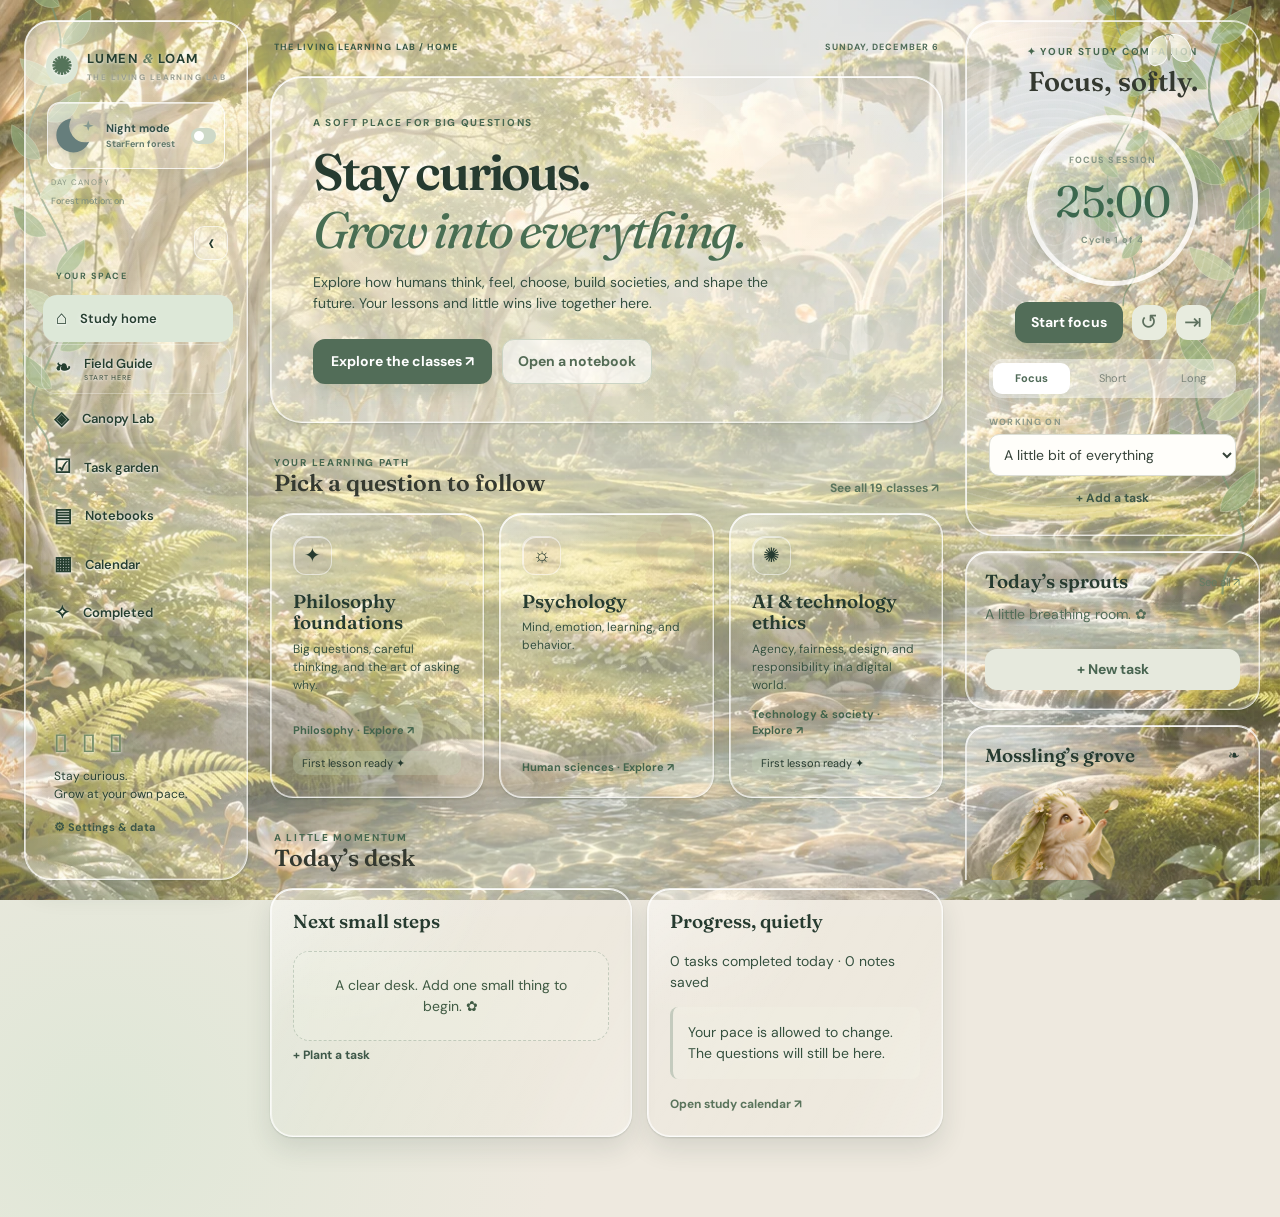
==== commit 7ffaaabf: "Add AI Ethics pilot with Wayfinder decision lab and independent course records" ====
--- a/index.html
+++ b/index.html
@@ -11,7 +11,7 @@
   <link rel="stylesheet" href="living-forest.css">
   <link rel="stylesheet" href="crystal-forest.css">
   <link rel="stylesheet" href="forest-interactions.css?v=4">
-  <link rel="stylesheet" href="learning.css?v=4">
+  <link rel="stylesheet" href="learning.css?v=5">
   <script>try{document.documentElement.dataset.forest=localStorage.getItem('lumen-loam-appearance')||(matchMedia('(prefers-color-scheme:dark)').matches?'starfern':'day')}catch{}</script>
 </head>
 <body>
@@ -56,9 +56,10 @@
   <dialog id="modal"><form method="dialog" class="modal-box" id="modal-form"><div class="modal-head"><div><div class="card-kicker" id="modal-kicker">YOUR SPACE</div><h2 id="modal-title"></h2></div><button class="icon-button" value="cancel" aria-label="Close">×</button></div><div id="modal-body"></div><div class="modal-actions"><button value="cancel" class="subtle-button">Cancel</button><button id="modal-save" value="save" class="primary">Save</button></div></form></dialog>
   <div id="toast" role="status" aria-live="polite"></div>
   <script src="lessons/philosophy-01.js?v=4" defer></script>
+  <script src="lessons/ai-ethics-01.js?v=5" defer></script>
   <script src="learning-core.js?v=4" defer></script>
-  <script src="learning.js?v=4" defer></script>
-  <script src="app.js?v=4" defer></script>
+  <script src="learning.js?v=5" defer></script>
+  <script src="app.js?v=5" defer></script>
   <script src="living-forest.js?v=3" defer></script>
   <script src="navigation.js?v=3" defer></script>
   <script src="forest-games.js?v=4" defer></script>
--- a/learning.css
+++ b/learning.css
@@ -3,3 +3,7 @@
 /* Long lesson-task labels must fit inside the persistent study rail. */
 .study-rail{min-width:0;grid-template-columns:minmax(0,1fr)}.study-rail>section{min-width:0}.study-rail select{min-width:0;max-width:100%}.study-rail .rail-task{min-width:0}.study-rail .rail-task span{min-width:0}
 @media(min-width:721px) and (max-width:1150px){.study-rail{grid-template-columns:repeat(2,minmax(0,1fr))}}
+/* The Interface Grove: lantern amber and clear teal within the shared forest. */
+.interface-lesson{--case-ink:#315f62;--case-line:#759b9966}.case-desk{position:relative;isolation:isolate;margin:30px 0;padding:clamp(18px,3vw,30px);border:1px solid var(--case-line);border-radius:24px;background:radial-gradient(ellipse at 100% 0,#f3c98536,transparent 55%),linear-gradient(135deg,#c9e3db35,#fffae233);box-shadow:inset 0 1px #ffffffe0,0 16px 40px #365a5110}.case-desk h2{margin:8px 0 15px}.case-desk h3{font-size:1.1rem;margin:12px 0}.lantern-route{display:flex;align-items:center;gap:9px;max-width:420px;margin:28px auto;color:var(--case-ink)}.lantern-route span{display:grid;place-items:center;flex:0 0 38px;height:38px;border:1px solid #b5a47780;border-radius:50%;background:#ffe4a14d;box-shadow:0 0 18px #e9ca7f40;font-size:20px}.lantern-route i{height:1px;flex:1;background:linear-gradient(90deg,#c5ab6c,#87a7a0)}.case-lenses{display:flex;flex-wrap:wrap;gap:8px;margin:15px 0}.case-lenses button[aria-pressed=true]{background:#c2ded388;border-color:#678e83;box-shadow:inset 0 -2px #678e83}.case-evidence{padding:18px 20px;border:1px solid var(--case-line);background:#ffffff35;border-radius:16px;min-height:175px}.case-evidence p,.case-consequences{font-size:14px;line-height:1.8}.case-verdict{min-width:0;border:0;padding:0;margin:25px 0 12px}.case-verdict legend{font-family:Fraunces,Georgia,serif;font-size:1.15rem;font-weight:600}.case-verdict p{font-size:13px;margin:8px 0}.case-verdict label{display:flex;align-items:center;gap:10px;padding:10px 0;cursor:pointer;font-size:14px}.case-verdict input{width:18px;height:18px;accent-color:#638e86;flex-shrink:0}.case-consequences{border-left:3px solid #c1a16c;padding:14px 18px;margin:15px 0 24px;background:#d9b77e19;border-radius:0 14px 14px 0}.case-consequences p{margin:0}.case-desk .mini,.pilot-feedback .mini{font-size:11px;line-height:1.7;margin:14px 0 0}.growing-trail{margin:26px auto;max-width:900px;line-height:1.8}.growing-trail h2{margin:10px 0}.trail-grid{display:grid;grid-template-columns:repeat(3,minmax(0,1fr));gap:15px;margin-top:22px}.trail-grid>div{padding:18px;border:1px solid #91a99b55;border-radius:17px;background:#ffffff20}.trail-grid h3{margin:14px 0 8px;font-size:1rem}.trail-grid p{font-size:13px}.pilot-feedback{border-top-style:dashed}.course-card .published-tag{display:inline-block;padding:4px 9px;margin-top:12px;border-radius:9px;background:#c7dbbd45;font-size:11px;color:inherit}
+[data-forest=starfern] .interface-lesson{--case-ink:#c9e6d9;--case-line:#9abfbc55}[data-forest=starfern] .case-desk{background:radial-gradient(ellipse at 100% 0,#be8a3922,transparent 55%),linear-gradient(135deg,#193d4666,#172d3b55);box-shadow:inset 0 1px #cde8e02b,0 16px 40px #0002}[data-forest=starfern] .case-evidence{background:#132a3d50}[data-forest=starfern] .case-lenses button[aria-pressed=true]{background:#38665b75;border-color:#99c9b5}[data-forest=starfern] .lantern-route span{background:#eec46818}[data-forest=starfern] .trail-grid>div{background:#17313e40}
+@media(max-width:720px){.trail-grid{grid-template-columns:1fr}.case-evidence{padding:14px;min-height:0}.case-lenses button{flex:1 1 40%;font-size:12px}.case-desk{padding:18px}.case-verdict label{min-height:44px}.lantern-route{gap:5px}.lantern-route span{flex-basis:32px;height:32px}}
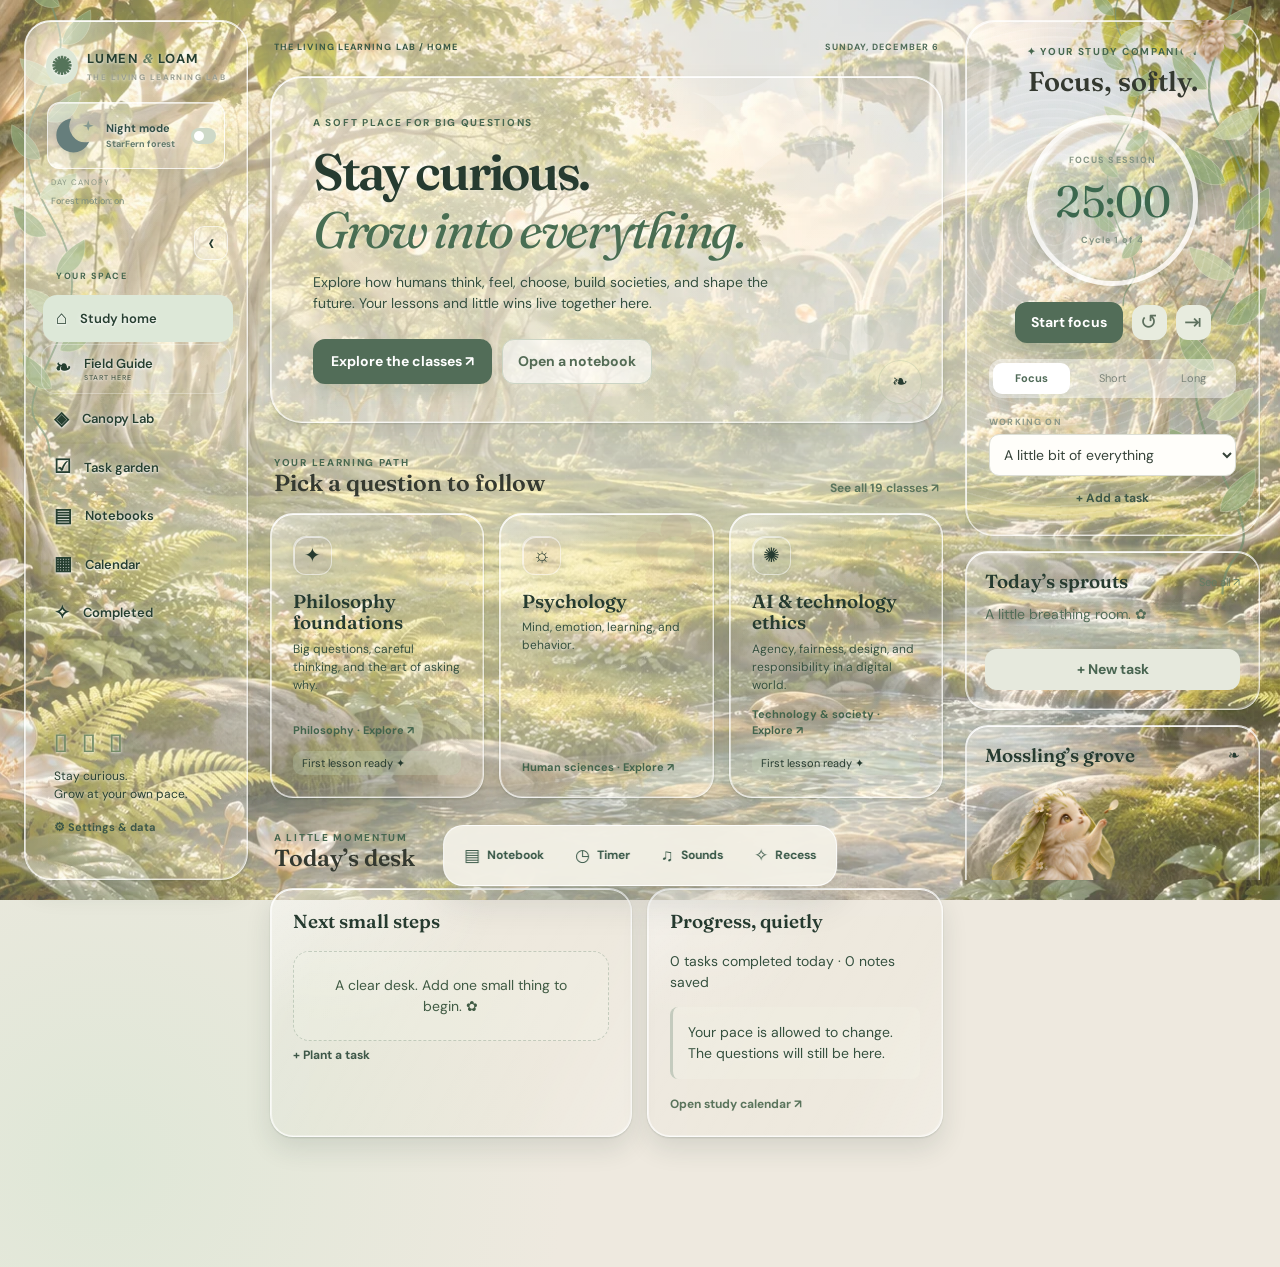
==== commit a08455fe: "Open a modular study desk with persistent notebook drafts, riddle trail, and StarFern creatures" ====
--- a/index.html
+++ b/index.html
@@ -12,6 +12,7 @@
   <link rel="stylesheet" href="crystal-forest.css">
   <link rel="stylesheet" href="forest-interactions.css?v=4">
   <link rel="stylesheet" href="learning.css?v=5">
+  <link rel="stylesheet" href="study-desk.css?v=6">
   <script>try{document.documentElement.dataset.forest=localStorage.getItem('lumen-loam-appearance')||(matchMedia('(prefers-color-scheme:dark)').matches?'starfern':'day')}catch{}</script>
 </head>
 <body>
@@ -38,7 +39,7 @@
     </aside>
     <main id="main" tabindex="-1"></main>
     <aside class="study-rail">
-      <button type="button" class="glimmermoth" id="glimmermoth" aria-label="Visit the Glimmermoth"><span class="moth-wing moth-left"></span><span class="moth-wing moth-right"></span><span class="moth-body"></span><span class="moth-antenna"></span></button>
+      <button type="button" class="glimmermoth illustrated" id="glimmermoth" aria-label="Visit the Glimmermoth"><img src="assets/glimmermoth.webp" data-creature="glimmermoth" alt="" width="104" height="104"></button>
       <button type="button" class="moon-secret" id="moon-question" aria-label="Ask the StarFern moon a question">☾</button>
       <section class="timer-card stone" aria-label="Focus timer">
         <div class="card-kicker">✦ YOUR STUDY COMPANION</div><h2>Focus, softly.</h2>
@@ -58,10 +59,14 @@
   <script src="lessons/philosophy-01.js?v=4" defer></script>
   <script src="lessons/ai-ethics-01.js?v=5" defer></script>
   <script src="learning-core.js?v=4" defer></script>
-  <script src="learning.js?v=5" defer></script>
-  <script src="app.js?v=5" defer></script>
+  <script src="learning.js?v=6" defer></script>
+  <script src="app.js?v=6" defer></script>
+  <script src="desk-core.js?v=6" defer></script>
+  <script src="study-desk.js?v=6" defer></script>
+  <script src="creature-art.js?v=6" defer></script>
+  <script src="riddle-trail.js?v=6" defer></script>
   <script src="living-forest.js?v=3" defer></script>
   <script src="navigation.js?v=3" defer></script>
-  <script src="forest-games.js?v=4" defer></script>
+  <script src="forest-games.js?v=6" defer></script>
 </body>
 </html>
--- a/study-desk.css
+++ b/study-desk.css
@@ -0,0 +1,8 @@
+/* A study desk above the forest, with independent windows and real page access. */
+.desk-launcher{position:fixed;left:50%;bottom:14px;transform:translateX(-50%);z-index:90;display:flex;align-items:center;gap:5px;padding:7px;border:1px solid #ffffffe0;border-radius:20px;background:#f4f2e8ed;backdrop-filter:blur(18px);box-shadow:0 10px 40px #23372e2b}.desk-launcher button{display:flex;align-items:center;gap:7px;border:0;border-radius:13px;background:transparent;color:#355545;padding:10px 13px;font-size:17px;min-height:44px}.desk-launcher button span{font-size:12px;font-weight:700}.desk-launcher button:hover{background:#d4e3d1}.desk-launcher button:focus-visible,.desk-window button:focus-visible,.trail-fragment:focus-visible{outline:3px solid #749e8c;outline-offset:3px}.desk-window{position:fixed;display:flex;flex-direction:column;z-index:100;max-width:calc(100% - 16px);max-height:calc(100dvh - 90px);border:1px solid #ffffffe0;border-radius:22px;overflow:hidden;background:linear-gradient(140deg,#f9f5e9f7,#e8eee3f7);box-shadow:0 22px 75px #152a3c45,inset 0 1px #fff;backdrop-filter:blur(24px);color:#31453b}.desk-window[hidden]{display:none!important}.desk-titlebar{display:flex;align-items:center;justify-content:space-between;gap:8px;flex-shrink:0;min-height:50px;padding:5px 10px 5px 15px;border-bottom:1px solid #97b19c55;background:#d5e2d34d}.desk-drag{display:flex;align-items:center;gap:10px;flex:1;min-width:0;cursor:grab;touch-action:none;font-size:13px}.desk-drag strong{overflow:hidden;text-overflow:ellipsis;white-space:nowrap}.desk-drag:active{cursor:grabbing}.desk-window-actions{display:flex;gap:4px}.desk-window-actions button{width:34px;height:34px;border:1px solid #96ae9755;border-radius:10px;background:#ffffff50;color:inherit;font-size:20px}.desk-content{padding:20px;overflow:auto;overscroll-behavior:contain;min-height:0}.desk-window.is-minimized{height:auto!important;resize:none!important;max-width:310px}.desk-window.is-minimized .desk-content{display:none}.desk-tool-placeholder{display:grid;place-items:center;min-height:90px;border:1px dashed #a1b59d;border-radius:20px;padding:20px}.desk-window .timer-card,.desk-window .sound-card{border:0;margin:0;padding:5px;box-shadow:none;background:transparent}.desk-window .timer-card:before,.desk-window .timer-card:after{display:none}.desk-window .timer-face{max-width:230px;margin-left:auto;margin-right:auto}.desk-window input,.desk-window select,.desk-window textarea{color:inherit;max-width:100%;border:1px solid #99ad9c66;background:#fff9;border-radius:10px;padding:9px;min-width:0}.desk-window select{font-size:12px}.desk-window .game-options,.desk-window .pair-grid,.desk-window .seed-grid{margin-bottom:18px}.recess-paths{display:grid;gap:10px}#desk-notebook{height:620px;min-width:min(400px,calc(100vw - 16px));resize:both}#desk-notebook .desk-content{display:flex;flex-direction:column;padding:0;flex:1;min-height:0}.notebook-desk-toolbar{padding:12px 15px;display:flex;gap:12px;align-items:center;border-bottom:1px solid #a0b39844}.notebook-desk-toolbar .outline-button{white-space:nowrap;padding:8px 12px;font-size:12px}#desk-note-status{font-size:11px;line-height:1.5}.desk-draft-tabs{display:flex;overflow:auto;gap:5px;padding:9px 12px;flex-shrink:0;background:#b2c5aa1a}.desk-draft-tabs button{flex-shrink:0;max-width:180px;overflow:hidden;text-overflow:ellipsis;white-space:nowrap;border:1px solid #a2b39944;border-radius:10px;padding:7px 10px;background:#ffffff50;color:inherit;font-size:11px}.desk-draft-tabs button.active{background:#dce8d1;border-color:#739779}.notebook-spread{display:grid;grid-template-columns:165px minmax(0,1fr);flex:1;min-height:0}.notebook-pages{min-width:0;padding:15px 10px;overflow:auto;background:#b6c6ad1c;border-right:1px solid #9cb29044}.notebook-pages label{display:block;font-size:11px;font-weight:700;margin-bottom:7px}.notebook-pages input,.notebook-pages select{width:100%;margin-bottom:10px}#desk-saved-pages{display:grid;gap:7px}#desk-saved-pages button{display:grid;gap:5px;width:100%;text-align:left;border:1px solid #a5b49b44;border-radius:12px;background:#fff4;color:inherit;padding:10px;font-size:12px;overflow-wrap:anywhere}#desk-saved-pages small{font-size:9px;opacity:.8}#desk-saved-pages span{font-size:11px;line-height:1.5;opacity:.8}.notebook-writing-page{display:flex;flex-direction:column;min-width:0;min-height:0;padding:17px 20px;background:linear-gradient(90deg,#8b736511,transparent 9%),#fff5}.notebook-writing-page #desk-note-title{font-family:Fraunces,Georgia,serif;font-size:21px;line-height:1.4;border:0;border-radius:0;background:transparent;border-bottom:1px solid #b5af9555;padding:7px 0 12px}.desk-note-meta{display:flex;align-items:center;gap:8px;margin:10px 0;font-size:11px}.desk-note-meta select{flex:1;min-width:0;font-size:11px;padding:6px}#desk-note-body{display:block;flex:1;width:100%;min-height:160px;resize:none;padding:10px 8px;border:0;border-radius:0;background:repeating-linear-gradient(transparent 0,transparent 31px,#9cae9220 31px,#9cae9220 32px);font:15px/32px 'DM Sans',sans-serif;outline-offset:3px}.desk-note-link{font-size:11px;padding:8px 0}.desk-note-link select{width:100%;margin-top:8px}.desk-save-row{display:flex;justify-content:space-between;gap:10px;align-items:center;margin-top:8px}.desk-save-row .primary{font-size:12px;padding:10px 15px}.desk-save-row .text-button{font-size:11px}.desk-window .game-heading{align-items:center}.desk-window .secret-postcard img{max-width:100%}main{padding-bottom:110px}.trail-fragment{display:inline-grid;place-items:center;width:44px;height:44px;flex-shrink:0;border:1px solid #a6b79855;background:#f5edcd2b;border-radius:50%;color:inherit;font-size:19px;box-shadow:0 0 15px #d2c28c22;cursor:pointer}.hero>.trail-fragment{position:absolute;right:20px;bottom:18px;z-index:3}.timer-face>.trail-fragment{position:absolute;right:0;bottom:0}.trail-clue{font-family:Fraunces,Georgia,serif;font-size:21px;line-height:1.65;padding:17px;border-left:2px solid #a0b18b;background:#ffffff25;border-radius:0 15px 15px 0}.trail-log{font-size:12px;line-height:1.8}.trail-letter{font-family:Fraunces,Georgia,serif;font-size:18px;line-height:1.9}.glimmermoth.illustrated{width:84px;height:84px;right:8px;top:-30px;transform:rotate(-8deg);background:transparent;box-shadow:none;animation:none}.glimmermoth.illustrated img{width:100%;height:100%;object-fit:contain;display:block;pointer-events:none}.glimmermoth.illustrated:hover{transform:rotate(0deg) scale(1.08)}img[data-creature]{transition:filter .4s ease,transform .4s ease}[data-forest=starfern] img[data-creature]{filter:drop-shadow(0 0 8px #8acbe92b)}[data-forest=starfern] button:hover img[data-creature],[data-forest=starfern] .hero-creature:hover img[data-creature]{filter:drop-shadow(0 0 9px #7ee7ef88) drop-shadow(0 0 20px #c191ed55)}[data-forest=starfern] .desk-window{color:#dceee7;background:linear-gradient(140deg,#182d3bf5,#173b40f5);border-color:#bdd8d27a;box-shadow:0 22px 75px #0007,inset 0 1px #c9e8df55}[data-forest=starfern] .desk-titlebar{background:#6a9c8c15;border-bottom-color:#9fc9bb33}[data-forest=starfern] .desk-launcher{background:#18363deb;border-color:#abcfc675}[data-forest=starfern] .desk-launcher button{color:#d4e9e0}[data-forest=starfern] .desk-launcher button:hover{background:#4e7e704a}[data-forest=starfern] .desk-window input,[data-forest=starfern] .desk-window textarea,[data-forest=starfern] .desk-window select{background-color:#0f263c55;border-color:#a5cabc44}[data-forest=starfern] .notebook-writing-page{background:linear-gradient(90deg,#0002,transparent 9%),#17343a88}[data-forest=starfern] .notebook-writing-page #desk-note-title{background:transparent}[data-forest=starfern] #desk-note-body{background:repeating-linear-gradient(transparent 0,transparent 31px,#a3c7bb19 31px,#a3c7bb19 32px)}[data-forest=starfern] .desk-draft-tabs button.active{background:#48756355;border-color:#aac6a1}[data-forest=starfern] #desk-saved-pages button{background:#2c4c4533}[data-forest=starfern] .desk-window-actions button{background:#26474c66;border-color:#9bc6ba44}[data-forest=starfern] .desk-window .outline-button{background:#375c5433;color:#d5e8df;border-color:#aac5b766}
+@media(min-width:1250px){body.notes-beside:not(.nav-compact) .app-shell{grid-template-columns:170px minmax(0,1fr) 410px 250px;gap:18px}body.notes-beside.nav-compact .app-shell{grid-template-columns:76px minmax(0,1fr) 410px 250px;gap:18px}body.notes-beside #main{grid-column:2}body.notes-beside .study-rail{grid-column:4}body.notes-beside .sidebar{grid-column:1}body.notes-beside:not(.nav-compact) .brand{font-size:10px;gap:4px}body.notes-beside:not(.nav-compact) .brand-mark{width:24px;height:24px;font-size:18px}body.notes-beside:not(.nav-compact) .sidebar{padding:20px 8px}body.notes-beside .course-grid{grid-template-columns:1fr}body.notes-beside #desk-notebook.is-docked:not(.is-minimized){left:auto!important;right:288px;top:20px!important;width:410px!important;height:calc(100dvh - 100px);resize:none;min-width:0}body.notes-beside #desk-notebook .notebook-spread{grid-template-columns:1fr;overflow:auto}body.notes-beside #desk-notebook .notebook-pages{max-height:140px;border-bottom:1px solid #91aa9344;flex-shrink:0}body.notes-beside #desk-notebook .notebook-writing-page{min-height:360px}body.notes-beside #desk-notebook #desk-saved-pages{grid-template-columns:repeat(2,minmax(0,1fr))}body.notes-beside #desk-notebook #desk-browse-book{width:60%}body.notes-beside #desk-notebook #desk-note-search{width:38%}body.notes-beside #desk-notebook .notebook-desk-toolbar{padding:8px 12px}}
+@media(max-width:720px){.desk-launcher{width:max-content;max-width:calc(100vw - 12px);bottom:8px;gap:1px;padding:4px}.desk-launcher button{gap:4px;padding:8px;min-width:44px}.desk-launcher button span{font-size:10px}.desk-window{left:8px!important;top:120px!important;width:calc(100% - 16px)!important;max-height:calc(100dvh - 190px);border-radius:18px}.desk-window.is-minimized{top:auto!important;bottom:70px;max-width:calc(100% - 16px);width:300px!important}#desk-notebook{min-width:0;height:calc(100dvh - 190px);resize:none}.notebook-spread{grid-template-columns:1fr;overflow:auto}.notebook-pages{max-height:120px;border-right:0;border-bottom:1px solid #9cb29044;padding:10px}#desk-saved-pages{grid-template-columns:repeat(2,minmax(0,1fr))}.notebook-pages label{display:none}.notebook-pages input,.notebook-pages select{display:inline-block;width:48%;margin-bottom:7px}.notebook-writing-page{min-height:360px;padding:10px 15px}.notebook-desk-toolbar{padding:8px 12px;gap:8px}.desk-note-meta{margin:5px 0}#desk-note-body{min-height:190px}.desk-titlebar{min-height:44px}.desk-content{padding:15px}.desk-window .timer-face{max-width:200px}.desk-window.is-docked .desk-drag{cursor:default}.desk-window-actions button{width:32px;height:32px}.desk-launcher .trail-pocket span{display:none}.glimmermoth.illustrated{top:-28px;right:10px;width:66px;height:66px}}
+@media(prefers-reduced-motion:reduce){img[data-creature],.glimmermoth.illustrated{transition:none!important;animation:none!important}.glimmermoth.illustrated:hover{transform:none}}.forest-still img[data-creature],.forest-still .glimmermoth.illustrated{transition:none!important;animation:none!important}
+@media(min-width:1250px){body.notes-beside #desk-notebook .notebook-spread{grid-template-rows:140px minmax(360px,1fr)}body.notes-beside .sidebar{min-width:0;overflow-x:hidden}body.notes-beside:not(.nav-compact) .forest-mode{min-width:0}body.notes-beside:not(.nav-compact) .forest-mode #forest-toggle{width:100%;min-width:0;padding:8px 5px;gap:4px}body.notes-beside:not(.nav-compact) .forest-mode .mode-moon{width:27px;height:30px;flex-shrink:0}body.notes-beside:not(.nav-compact) .forest-mode .mode-caption strong{font-size:10px}body.notes-beside:not(.nav-compact) .forest-mode .mode-caption small{font-size:8px}body.notes-beside:not(.nav-compact) .forest-switch{display:none}}
+@media(max-width:720px){.notebook-spread{grid-template-rows:120px minmax(360px,1fr)}}
+#desk-notebook.is-minimized{min-width:0;resize:none}#desk-notebook.is-minimized .desk-content{display:none}
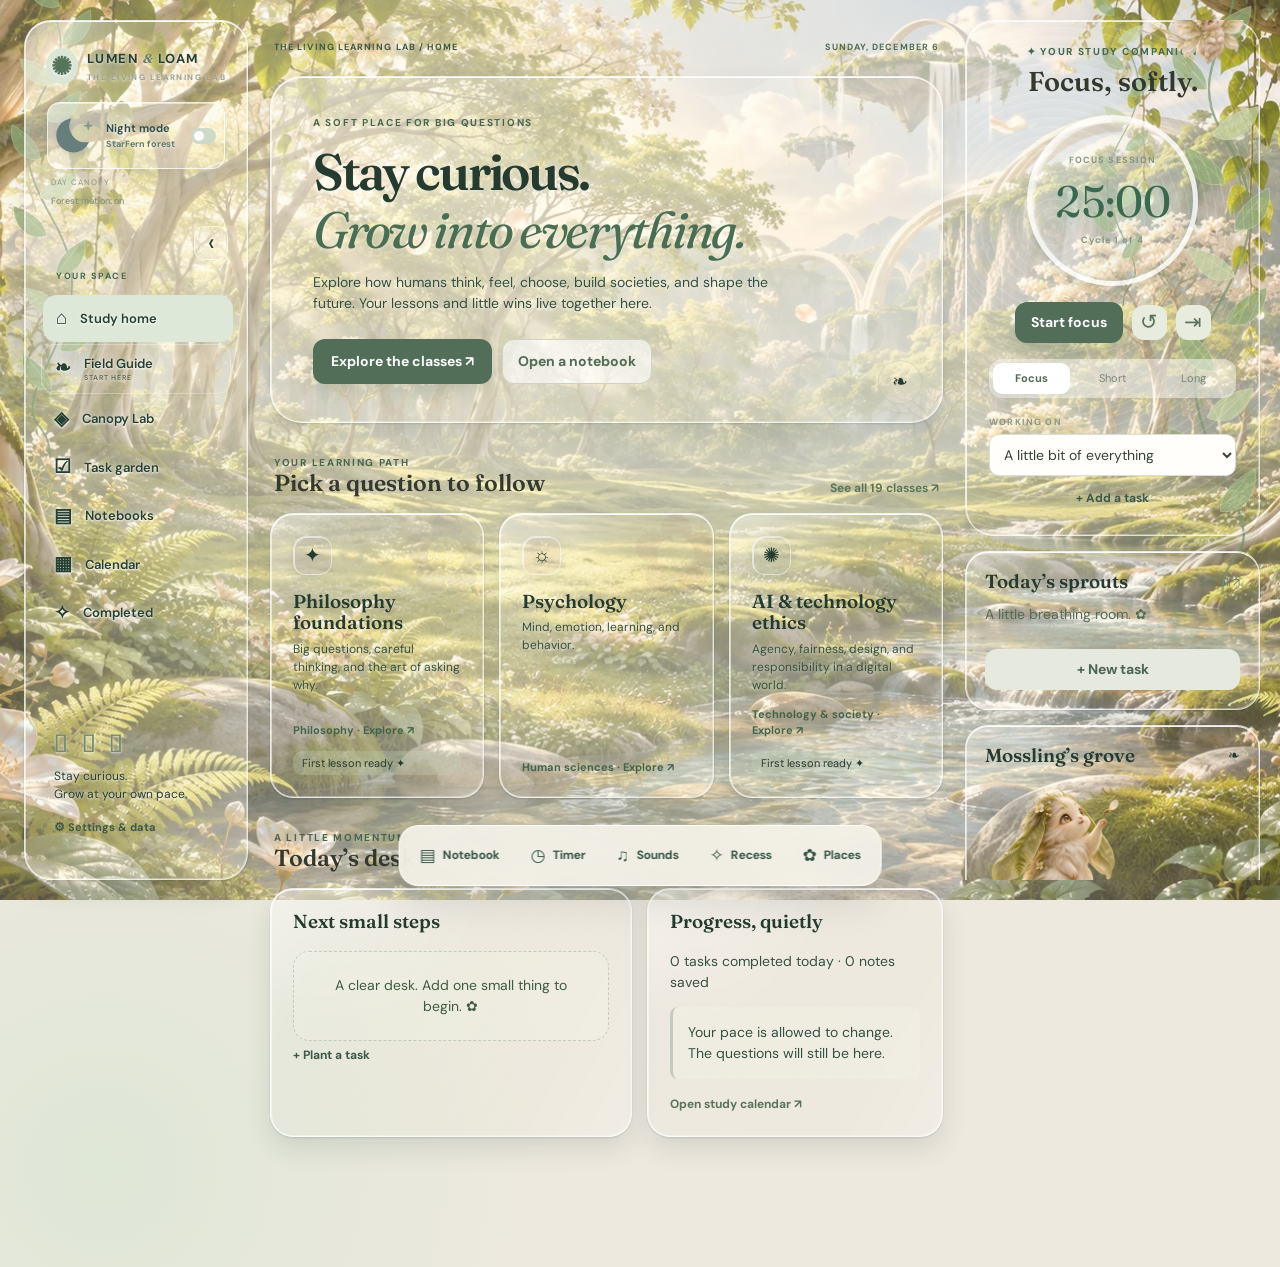
==== commit e2a79737: "Collect Rosepetal and Snowglass forest themes with matching creatures and saved place picker" ====
--- a/index.html
+++ b/index.html
@@ -13,6 +13,7 @@
   <link rel="stylesheet" href="forest-interactions.css?v=4">
   <link rel="stylesheet" href="learning.css?v=5">
   <link rel="stylesheet" href="study-desk.css?v=6">
+  <link rel="stylesheet" href="forest-places.css?v=7">
   <script>try{document.documentElement.dataset.forest=localStorage.getItem('lumen-loam-appearance')||(matchMedia('(prefers-color-scheme:dark)').matches?'starfern':'day')}catch{}</script>
 </head>
 <body>
@@ -60,13 +61,15 @@
   <script src="lessons/ai-ethics-01.js?v=5" defer></script>
   <script src="learning-core.js?v=4" defer></script>
   <script src="learning.js?v=6" defer></script>
-  <script src="app.js?v=6" defer></script>
+  <script src="app.js?v=7" defer></script>
   <script src="desk-core.js?v=6" defer></script>
-  <script src="study-desk.js?v=6" defer></script>
-  <script src="creature-art.js?v=6" defer></script>
-  <script src="riddle-trail.js?v=6" defer></script>
+  <script src="study-desk.js?v=7" defer></script>
+  <script src="forest-places-core.js?v=7" defer></script>
+  <script src="forest-places.js?v=7" defer></script>
+  <script src="creature-art.js?v=7" defer></script>
+  <script src="riddle-trail.js?v=7" defer></script>
   <script src="living-forest.js?v=3" defer></script>
   <script src="navigation.js?v=3" defer></script>
-  <script src="forest-games.js?v=6" defer></script>
+  <script src="forest-games.js?v=7" defer></script>
 </body>
 </html>
--- a/forest-places.css
+++ b/forest-places.css
@@ -0,0 +1,9 @@
+/* Two collected places, each with its own artwork and complete interface palette. */
+:root{--place-ink:var(--ink);--place-muted:var(--muted);--place-accent:var(--dark);--place-soft:#e0e9dc66;--place-paper:#fffdf4;--place-line:#96ad9555}
+html[data-forest=rosepetal]{--ink:#572443;--muted:#80586e;--moss:#ad4f84;--dark:#863460;--cream:#fff0f5;--paper:#fff7fa;--line:#d3a3be;--place-ink:#572443;--place-muted:#80586e;--place-accent:#993c70;--place-soft:#f4c7de77;--place-paper:#fff4f9;--place-line:#c78dab66;--place-glass:#fff1f66b;--place-shadow:#833b6530;--place-particle:#ee9cc7}
+html[data-forest=snowglass]{--ink:#233d59;--muted:#536d87;--moss:#6a92af;--dark:#355d7f;--cream:#f1f7fb;--paper:#f8fcff;--line:#abc5d7;--place-ink:#233d59;--place-muted:#536d87;--place-accent:#3e7197;--place-soft:#cfe7f477;--place-paper:#f4faff;--place-line:#8dafca66;--place-glass:#f5fbff80;--place-shadow:#44648629;--place-particle:#ffffff}
+.landscape-place{opacity:0}html:is([data-forest=rosepetal],[data-forest=snowglass]) .landscape-day,html:is([data-forest=rosepetal],[data-forest=snowglass]) .landscape-night{opacity:0}html:is([data-forest=rosepetal],[data-forest=snowglass]) .landscape-place{opacity:1}html[data-forest=rosepetal] .landscape-light{background:linear-gradient(90deg,#ffe7f438,#fff1f588 42%,#fff1f577 70%,#fff0f52b)}html[data-forest=snowglass] .landscape-light{background:linear-gradient(90deg,#edf7ff3d,#f4faff8a 42%,#f4faff70 70%,#eef7ff22)}
+html:is([data-forest=rosepetal],[data-forest=snowglass]) body{color:var(--place-ink);background:var(--place-paper)}html:is([data-forest=rosepetal],[data-forest=snowglass]) :is(.glass,.card,.hero,.course-detail-hero){color:var(--place-ink);background:radial-gradient(ellipse at var(--shine-x,20%) var(--shine-y,0%),#ffffff75,transparent 40%),linear-gradient(120deg,var(--place-glass),#ffffff16 55%,var(--place-soft));border-color:#ffffffe0;box-shadow:inset 0 1px #fff,inset 1px 0 #ffffffa0,0 12px 30px var(--place-shadow)}html:is([data-forest=rosepetal],[data-forest=snowglass]) :is(.hero p,.card p,.page-title p,.section-head p,.field-guide p,.course-card p,.task-meta,.rail-task,.note-body,.brand,.side-bottom,.field-guide strong){color:var(--place-ink);text-shadow:0 1px 3px #fffc}html:is([data-forest=rosepetal],[data-forest=snowglass]) :is(.muted,.sound-card small,.list-row small,.note-card small,.topline .right,.mode-caption small){color:var(--place-muted)}html:is([data-forest=rosepetal],[data-forest=snowglass]) :is(.eyebrow,.card-kicker,.side-label,.topline,.mode-caption strong,.timer-mode,.timer-cycle,.rail-label,.course-card .mini,.notebook-card .mini){color:var(--place-accent)}html:is([data-forest=rosepetal],[data-forest=snowglass]) :is(.hero h1 em,.timer-face strong,.link,.text-button,.rail-head a,.plant-art,#grove-caption){color:var(--place-accent)}html:is([data-forest=rosepetal],[data-forest=snowglass]) nav a{color:var(--place-muted)}html:is([data-forest=rosepetal],[data-forest=snowglass]) :is(nav a:hover,nav a.active,.brand-mark,.phase-tabs,.pill,.tag,.guide-pair>div,.empty,.tip){background:var(--place-soft);color:var(--place-ink);border-color:var(--place-line)}html:is([data-forest=rosepetal],[data-forest=snowglass]) .primary{background:var(--place-accent);color:#fff;box-shadow:0 7px 20px var(--place-shadow)}html:is([data-forest=rosepetal],[data-forest=snowglass]) :is(.outline-button,.subtle-button,.icon-button,.chip,.task-actions button,.forest-mode button){background:color-mix(in srgb,var(--place-paper) 75%,transparent);color:var(--place-accent);border-color:var(--place-line)}html:is([data-forest=rosepetal],[data-forest=snowglass]) :is(input,select,textarea){background:var(--place-paper);color:var(--place-ink);border-color:var(--place-line);accent-color:var(--place-accent)}html:is([data-forest=rosepetal],[data-forest=snowglass]) .mode-moon{fill:var(--place-accent)}html:is([data-forest=rosepetal],[data-forest=snowglass]) .mode-moon .moon-spark{fill:var(--place-muted)}html:is([data-forest=rosepetal],[data-forest=snowglass]) .forest-switch{background:var(--place-soft)}html:is([data-forest=rosepetal],[data-forest=snowglass]) .stone{background:linear-gradient(135deg,#fff8,var(--place-soft));border-color:#ffffffc2;box-shadow:inset 1px 1px #fff,0 14px 30px var(--place-shadow)}html:is([data-forest=rosepetal],[data-forest=snowglass]) .timer-face{background:linear-gradient(135deg,#ffffff70,var(--place-soft));border-color:#fff;box-shadow:inset 1px 1px #fff,0 5px 15px var(--place-shadow)}html:is([data-forest=rosepetal],[data-forest=snowglass]) .phase-tabs button{color:var(--place-muted)}html:is([data-forest=rosepetal],[data-forest=snowglass]) .phase-tabs button.active{background:var(--place-paper);color:var(--place-accent)}html:is([data-forest=rosepetal],[data-forest=snowglass]) .day-cell{background:#ffffff35;border-color:#ffffffc0}html:is([data-forest=rosepetal],[data-forest=snowglass]) :is(.agenda-content,.event-chip,.calendar-controls button,.seg){color:var(--place-ink);background:var(--place-soft)}html:is([data-forest=rosepetal],[data-forest=snowglass]) .day-cell.today{border-color:var(--place-accent)}html:is([data-forest=rosepetal],[data-forest=snowglass]) .day-name{color:var(--place-muted)}
+html:is([data-forest=rosepetal],[data-forest=snowglass]) .desk-window{color:var(--place-ink);background:linear-gradient(135deg,color-mix(in srgb,var(--place-paper) 96%,transparent),color-mix(in srgb,var(--place-paper) 87%,var(--place-soft)));border-color:#fff;box-shadow:0 20px 70px var(--place-shadow),inset 0 1px #fff}html:is([data-forest=rosepetal],[data-forest=snowglass]) .desk-titlebar{background:var(--place-soft);border-color:var(--place-line)}html:is([data-forest=rosepetal],[data-forest=snowglass]) :is(.desk-window-actions button,.desk-draft-tabs button,.desk-draft-tabs button.active,#desk-saved-pages button){color:var(--place-ink);background:var(--place-soft);border-color:var(--place-line)}html:is([data-forest=rosepetal],[data-forest=snowglass]) .notebook-writing-page{background:linear-gradient(90deg,var(--place-shadow),transparent 8%),var(--place-paper)}html:is([data-forest=rosepetal],[data-forest=snowglass]) #desk-note-body{background:repeating-linear-gradient(transparent 0,transparent 31px,var(--place-line) 31px,var(--place-line) 32px);color:var(--place-ink)}html:is([data-forest=rosepetal],[data-forest=snowglass]) #desk-note-title{color:var(--place-accent);background:transparent}html:is([data-forest=rosepetal],[data-forest=snowglass]) .desk-launcher{background:color-mix(in srgb,var(--place-paper) 93%,transparent);border-color:#fff;box-shadow:0 8px 30px var(--place-shadow)}html:is([data-forest=rosepetal],[data-forest=snowglass]) .desk-launcher button{color:var(--place-accent)}html:is([data-forest=rosepetal],[data-forest=snowglass]) .desk-launcher button:hover{background:var(--place-soft)}html:is([data-forest=rosepetal],[data-forest=snowglass]) :is(.lesson-example,.lesson-terms div,.lesson-section.is-highlighted,.lesson-section.is-starred,.connection-card,.quiz-choice,.question-map button,.guide-callout){background:var(--place-soft);border-color:var(--place-line)}html:is([data-forest=rosepetal],[data-forest=snowglass]) .quiz-choice:has(input:checked){background:var(--place-soft);border-color:var(--place-accent);box-shadow:inset 3px 0 var(--place-accent)}html:is([data-forest=rosepetal],[data-forest=snowglass]) .quiz-shell progress{accent-color:var(--place-accent)}html:is([data-forest=rosepetal],[data-forest=snowglass]) .interface-lesson{--case-ink:var(--place-accent);--case-line:var(--place-line)}html:is([data-forest=rosepetal],[data-forest=snowglass]) :is(.case-desk,.case-evidence,.case-consequences,.case-lenses button[aria-pressed=true],.trail-grid>div){background:var(--place-soft);border-color:var(--place-line)}html:is([data-forest=rosepetal],[data-forest=snowglass]) :is(.game-options button,.pair-grid button,.seed-grid button){background:var(--place-paper);color:var(--place-ink);border-color:var(--place-line)}html:is([data-forest=rosepetal],[data-forest=snowglass]) :is(.game-options button:hover,.pair-grid button.matched,.seed-grid button:hover){background:var(--place-soft)}html:is([data-forest=rosepetal],[data-forest=snowglass]) .modal-box{background:var(--place-paper);color:var(--place-ink);border-color:#fff}html:is([data-forest=rosepetal],[data-forest=snowglass]) #toast{background:var(--place-accent);color:#fff}html:is([data-forest=rosepetal],[data-forest=snowglass]) .vine-stem{stroke:var(--place-accent)}html:is([data-forest=rosepetal],[data-forest=snowglass]) .vine-leaf{fill:var(--place-soft);stroke:var(--place-accent)}html:is([data-forest=rosepetal],[data-forest=snowglass]) .leaf-vein{stroke:var(--place-paper)}html[data-forest=rosepetal] button:hover img[data-creature]{filter:drop-shadow(0 0 8px #f088c4a0) drop-shadow(0 0 18px #ffc3dc90)}html[data-forest=snowglass] button:hover img[data-creature]{filter:drop-shadow(0 0 8px #7bbceaaa) drop-shadow(0 0 18px #d0edffbb)}
+.place-picker-intro{font-size:14px;line-height:1.8}.places-grid{display:grid;grid-template-columns:repeat(2,minmax(0,1fr));gap:16px}.place-card{overflow:hidden;border:1px solid var(--place-line);border-radius:20px;background:#ffffff35;color:inherit}.place-card>img{display:block;width:100%;aspect-ratio:16/9;object-fit:cover}.place-card-copy{padding:17px}.place-card-copy h3{margin:13px 0 9px}.place-card-copy p{font-size:13px;line-height:1.7}.place-card-copy .mini{font-size:11px;opacity:.82}.place-card-copy small{display:block;font-size:10px;margin-top:12px}.place-card-actions{display:flex;flex-wrap:wrap;gap:8px}.place-card-actions button{font-size:12px;padding:9px 12px}.place-card-actions button:disabled{cursor:default;opacity:.75}.place-reward{margin:20px 0;padding:14px;border:1px solid var(--place-line);border-radius:20px;background:var(--place-soft)}.place-reward>img{display:block;width:100%;aspect-ratio:16/9;object-fit:cover;border-radius:13px;margin-bottom:18px}.place-reward h3{margin:12px 0}.place-reward p{font-size:13px;line-height:1.8}.place-reward .mini{font-size:11px;opacity:.8}.place-reward button{font-size:12px}.place-preview-banner{position:fixed;z-index:95;bottom:78px;left:50%;transform:translateX(-50%);max-width:calc(100% - 20px);display:flex;align-items:center;gap:14px;flex-wrap:wrap;padding:9px 17px;border:1px solid #fff;border-radius:14px;color:var(--place-ink);background:var(--place-paper);box-shadow:0 7px 25px var(--place-shadow);font-size:12px}.place-preview-banner[hidden]{display:none}.place-preview-note{margin-bottom:18px;padding:14px;border:1px dashed var(--place-line);border-radius:14px;font-size:12px;line-height:1.8}.place-atmosphere{position:fixed;inset:0;z-index:1;pointer-events:none;overflow:hidden}.place-atmosphere span{position:absolute;left:var(--x);font-size:var(--size);color:var(--place-particle);opacity:0;text-shadow:0 0 8px currentColor;animation:place-snow var(--duration) linear infinite;animation-delay:var(--delay)}html[data-forest=rosepetal] .place-atmosphere span{top:calc(var(--x)*.85);animation-name:place-shimmer}@keyframes place-snow{0%{opacity:0;transform:translateY(-30px)}10%,85%{opacity:.45}100%{opacity:0;transform:translate(28px,100vh)}}@keyframes place-shimmer{0%,100%{opacity:0;transform:scale(.6) translateY(0)}40%{opacity:.65;transform:scale(1.1) translateY(-15px)}70%{opacity:.12;transform:scale(.8) translateY(-28px)}}
+.forest-still .place-atmosphere{display:none}@media(prefers-reduced-motion:reduce){.place-atmosphere{display:none}.landscape-place{transition:none!important}}@media(max-width:720px){.places-grid{grid-template-columns:1fr}.place-preview-banner{bottom:78px;width:calc(100% - 20px);gap:4px;padding:8px 12px;font-size:11px}.place-card-copy{padding:15px}.place-reward{padding:12px}.desk-launcher button{flex-direction:column;gap:1px;min-width:45px;padding:5px 6px}.desk-launcher button span{display:block;font-size:9px}.desk-launcher .trail-pocket span{display:block}.desk-launcher{max-width:calc(100% - 12px);overflow-x:auto}.place-atmosphere span{opacity:.3}.place-picker-intro{font-size:13px}}
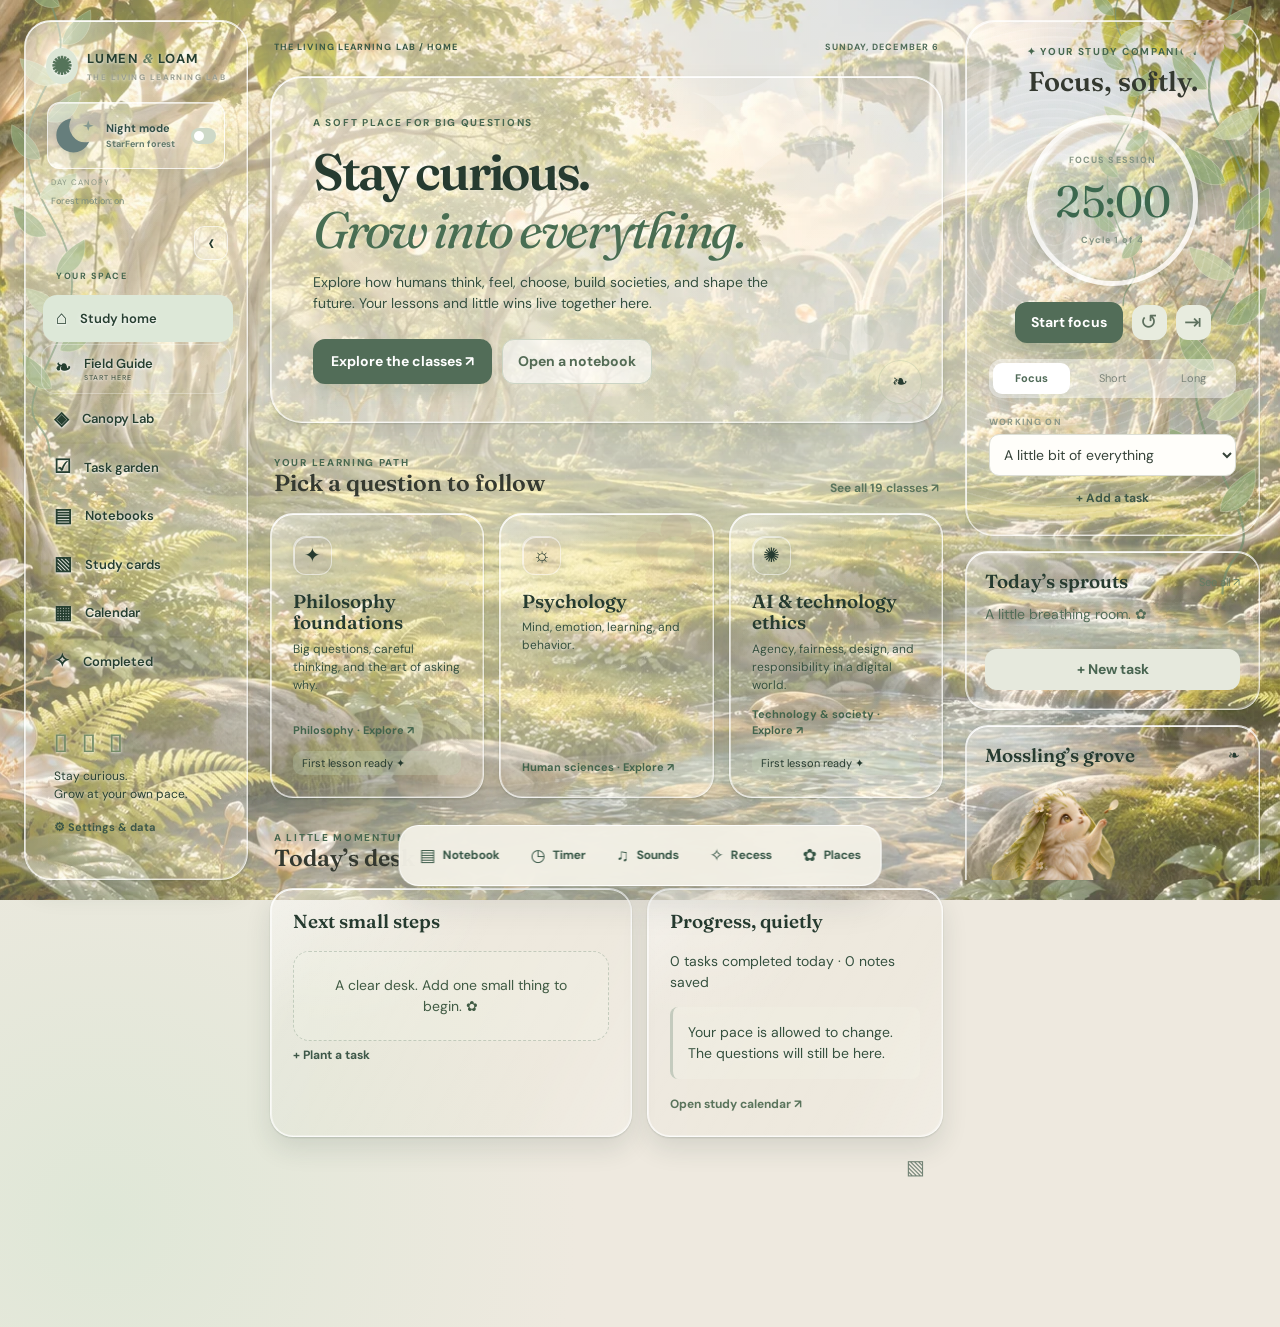
==== commit 7d646eee: "Add two hidden forest trails and expand beginner study tools" ====
--- a/index.html
+++ b/index.html
@@ -13,10 +13,12 @@
   <link rel="stylesheet" href="forest-interactions.css?v=4">
   <link rel="stylesheet" href="learning.css?v=5">
   <link rel="stylesheet" href="study-desk.css?v=6">
-  <link rel="stylesheet" href="forest-places.css?v=7">
+  <link rel="stylesheet" href="forest-places.css?v=9">
+  <link rel="stylesheet" href="world-expansion.css?v=1">
   <script>try{document.documentElement.dataset.forest=localStorage.getItem('lumen-loam-appearance')||(matchMedia('(prefers-color-scheme:dark)').matches?'starfern':'day')}catch{}</script>
 </head>
 <body>
+  <template id="signal-fragment"><!-- SIGNAL_FRAGMENT FLAG{roots_carry_light} --></template>
   <div class="forest-landscape" aria-hidden="true"><img class="landscape-day" src="assets/day-canopy.webp" alt=""><img class="landscape-night" src="assets/starfern-forest.webp" alt=""><div class="landscape-light"></div></div>
   <svg class="glass-filter-defs" aria-hidden="true"><defs><filter id="glass-refraction" x="0%" y="0%" width="100%" height="100%" color-interpolation-filters="sRGB"><feTurbulence type="fractalNoise" baseFrequency="0.008 0.014" numOctaves="1" seed="6" result="glass-noise"/><feDisplacementMap in="SourceGraphic" in2="glass-noise" scale="3" xChannelSelector="R" yChannelSelector="G"/></filter></defs></svg>
   <div class="ambient-glow" aria-hidden="true"></div>
@@ -33,6 +35,7 @@
         <a href="#courses" data-page="courses">◈ <span>Canopy Lab</span></a>
         <a href="#tasks" data-page="tasks">☑ <span>Task garden</span></a>
         <a href="#notebooks" data-page="notebooks">▤ <span>Notebooks</span></a>
+        <a href="#study-cards" data-page="study-cards" aria-label="Study cards">▧ <span>Study cards</span></a>
         <a href="#calendar" data-page="calendar">▦ <span>Calendar</span></a>
         <a href="#completed" data-page="completed">✧ <span>Completed</span></a>
       </nav>
@@ -60,16 +63,21 @@
   <script src="lessons/philosophy-01.js?v=4" defer></script>
   <script src="lessons/ai-ethics-01.js?v=5" defer></script>
   <script src="learning-core.js?v=4" defer></script>
-  <script src="learning.js?v=6" defer></script>
-  <script src="app.js?v=7" defer></script>
+  <script src="lessons/philosophy-guide.js?v=1" defer></script>
+  <script src="lesson-audio.js?v=2" defer></script>
+  <script src="study-cards.js?v=1" defer></script>
+  <script src="signal-class.js?v=1" defer></script>
+  <script src="learning.js?v=7" defer></script>
+  <script src="app.js?v=8" defer></script>
   <script src="desk-core.js?v=6" defer></script>
   <script src="study-desk.js?v=7" defer></script>
-  <script src="forest-places-core.js?v=7" defer></script>
-  <script src="forest-places.js?v=7" defer></script>
+  <script src="forest-places-core.js?v=8" defer></script>
+  <script src="forest-places.js?v=9" defer></script>
   <script src="creature-art.js?v=7" defer></script>
   <script src="riddle-trail.js?v=7" defer></script>
   <script src="living-forest.js?v=3" defer></script>
   <script src="navigation.js?v=3" defer></script>
   <script src="forest-games.js?v=7" defer></script>
+  <script src="world-trails.js?v=1" defer></script>
 </body>
 </html>
--- a/forest-places.css
+++ b/forest-places.css
@@ -5,5 +5,7 @@
 .landscape-place{opacity:0}html:is([data-forest=rosepetal],[data-forest=snowglass]) .landscape-day,html:is([data-forest=rosepetal],[data-forest=snowglass]) .landscape-night{opacity:0}html:is([data-forest=rosepetal],[data-forest=snowglass]) .landscape-place{opacity:1}html[data-forest=rosepetal] .landscape-light{background:linear-gradient(90deg,#ffe7f438,#fff1f588 42%,#fff1f577 70%,#fff0f52b)}html[data-forest=snowglass] .landscape-light{background:linear-gradient(90deg,#edf7ff3d,#f4faff8a 42%,#f4faff70 70%,#eef7ff22)}
 html:is([data-forest=rosepetal],[data-forest=snowglass]) body{color:var(--place-ink);background:var(--place-paper)}html:is([data-forest=rosepetal],[data-forest=snowglass]) :is(.glass,.card,.hero,.course-detail-hero){color:var(--place-ink);background:radial-gradient(ellipse at var(--shine-x,20%) var(--shine-y,0%),#ffffff75,transparent 40%),linear-gradient(120deg,var(--place-glass),#ffffff16 55%,var(--place-soft));border-color:#ffffffe0;box-shadow:inset 0 1px #fff,inset 1px 0 #ffffffa0,0 12px 30px var(--place-shadow)}html:is([data-forest=rosepetal],[data-forest=snowglass]) :is(.hero p,.card p,.page-title p,.section-head p,.field-guide p,.course-card p,.task-meta,.rail-task,.note-body,.brand,.side-bottom,.field-guide strong){color:var(--place-ink);text-shadow:0 1px 3px #fffc}html:is([data-forest=rosepetal],[data-forest=snowglass]) :is(.muted,.sound-card small,.list-row small,.note-card small,.topline .right,.mode-caption small){color:var(--place-muted)}html:is([data-forest=rosepetal],[data-forest=snowglass]) :is(.eyebrow,.card-kicker,.side-label,.topline,.mode-caption strong,.timer-mode,.timer-cycle,.rail-label,.course-card .mini,.notebook-card .mini){color:var(--place-accent)}html:is([data-forest=rosepetal],[data-forest=snowglass]) :is(.hero h1 em,.timer-face strong,.link,.text-button,.rail-head a,.plant-art,#grove-caption){color:var(--place-accent)}html:is([data-forest=rosepetal],[data-forest=snowglass]) nav a{color:var(--place-muted)}html:is([data-forest=rosepetal],[data-forest=snowglass]) :is(nav a:hover,nav a.active,.brand-mark,.phase-tabs,.pill,.tag,.guide-pair>div,.empty,.tip){background:var(--place-soft);color:var(--place-ink);border-color:var(--place-line)}html:is([data-forest=rosepetal],[data-forest=snowglass]) .primary{background:var(--place-accent);color:#fff;box-shadow:0 7px 20px var(--place-shadow)}html:is([data-forest=rosepetal],[data-forest=snowglass]) :is(.outline-button,.subtle-button,.icon-button,.chip,.task-actions button,.forest-mode button){background:color-mix(in srgb,var(--place-paper) 75%,transparent);color:var(--place-accent);border-color:var(--place-line)}html:is([data-forest=rosepetal],[data-forest=snowglass]) :is(input,select,textarea){background:var(--place-paper);color:var(--place-ink);border-color:var(--place-line);accent-color:var(--place-accent)}html:is([data-forest=rosepetal],[data-forest=snowglass]) .mode-moon{fill:var(--place-accent)}html:is([data-forest=rosepetal],[data-forest=snowglass]) .mode-moon .moon-spark{fill:var(--place-muted)}html:is([data-forest=rosepetal],[data-forest=snowglass]) .forest-switch{background:var(--place-soft)}html:is([data-forest=rosepetal],[data-forest=snowglass]) .stone{background:linear-gradient(135deg,#fff8,var(--place-soft));border-color:#ffffffc2;box-shadow:inset 1px 1px #fff,0 14px 30px var(--place-shadow)}html:is([data-forest=rosepetal],[data-forest=snowglass]) .timer-face{background:linear-gradient(135deg,#ffffff70,var(--place-soft));border-color:#fff;box-shadow:inset 1px 1px #fff,0 5px 15px var(--place-shadow)}html:is([data-forest=rosepetal],[data-forest=snowglass]) .phase-tabs button{color:var(--place-muted)}html:is([data-forest=rosepetal],[data-forest=snowglass]) .phase-tabs button.active{background:var(--place-paper);color:var(--place-accent)}html:is([data-forest=rosepetal],[data-forest=snowglass]) .day-cell{background:#ffffff35;border-color:#ffffffc0}html:is([data-forest=rosepetal],[data-forest=snowglass]) :is(.agenda-content,.event-chip,.calendar-controls button,.seg){color:var(--place-ink);background:var(--place-soft)}html:is([data-forest=rosepetal],[data-forest=snowglass]) .day-cell.today{border-color:var(--place-accent)}html:is([data-forest=rosepetal],[data-forest=snowglass]) .day-name{color:var(--place-muted)}
 html:is([data-forest=rosepetal],[data-forest=snowglass]) .desk-window{color:var(--place-ink);background:linear-gradient(135deg,color-mix(in srgb,var(--place-paper) 96%,transparent),color-mix(in srgb,var(--place-paper) 87%,var(--place-soft)));border-color:#fff;box-shadow:0 20px 70px var(--place-shadow),inset 0 1px #fff}html:is([data-forest=rosepetal],[data-forest=snowglass]) .desk-titlebar{background:var(--place-soft);border-color:var(--place-line)}html:is([data-forest=rosepetal],[data-forest=snowglass]) :is(.desk-window-actions button,.desk-draft-tabs button,.desk-draft-tabs button.active,#desk-saved-pages button){color:var(--place-ink);background:var(--place-soft);border-color:var(--place-line)}html:is([data-forest=rosepetal],[data-forest=snowglass]) .notebook-writing-page{background:linear-gradient(90deg,var(--place-shadow),transparent 8%),var(--place-paper)}html:is([data-forest=rosepetal],[data-forest=snowglass]) #desk-note-body{background:repeating-linear-gradient(transparent 0,transparent 31px,var(--place-line) 31px,var(--place-line) 32px);color:var(--place-ink)}html:is([data-forest=rosepetal],[data-forest=snowglass]) #desk-note-title{color:var(--place-accent);background:transparent}html:is([data-forest=rosepetal],[data-forest=snowglass]) .desk-launcher{background:color-mix(in srgb,var(--place-paper) 93%,transparent);border-color:#fff;box-shadow:0 8px 30px var(--place-shadow)}html:is([data-forest=rosepetal],[data-forest=snowglass]) .desk-launcher button{color:var(--place-accent)}html:is([data-forest=rosepetal],[data-forest=snowglass]) .desk-launcher button:hover{background:var(--place-soft)}html:is([data-forest=rosepetal],[data-forest=snowglass]) :is(.lesson-example,.lesson-terms div,.lesson-section.is-highlighted,.lesson-section.is-starred,.connection-card,.quiz-choice,.question-map button,.guide-callout){background:var(--place-soft);border-color:var(--place-line)}html:is([data-forest=rosepetal],[data-forest=snowglass]) .quiz-choice:has(input:checked){background:var(--place-soft);border-color:var(--place-accent);box-shadow:inset 3px 0 var(--place-accent)}html:is([data-forest=rosepetal],[data-forest=snowglass]) .quiz-shell progress{accent-color:var(--place-accent)}html:is([data-forest=rosepetal],[data-forest=snowglass]) .interface-lesson{--case-ink:var(--place-accent);--case-line:var(--place-line)}html:is([data-forest=rosepetal],[data-forest=snowglass]) :is(.case-desk,.case-evidence,.case-consequences,.case-lenses button[aria-pressed=true],.trail-grid>div){background:var(--place-soft);border-color:var(--place-line)}html:is([data-forest=rosepetal],[data-forest=snowglass]) :is(.game-options button,.pair-grid button,.seed-grid button){background:var(--place-paper);color:var(--place-ink);border-color:var(--place-line)}html:is([data-forest=rosepetal],[data-forest=snowglass]) :is(.game-options button:hover,.pair-grid button.matched,.seed-grid button:hover){background:var(--place-soft)}html:is([data-forest=rosepetal],[data-forest=snowglass]) .modal-box{background:var(--place-paper);color:var(--place-ink);border-color:#fff}html:is([data-forest=rosepetal],[data-forest=snowglass]) #toast{background:var(--place-accent);color:#fff}html:is([data-forest=rosepetal],[data-forest=snowglass]) .vine-stem{stroke:var(--place-accent)}html:is([data-forest=rosepetal],[data-forest=snowglass]) .vine-leaf{fill:var(--place-soft);stroke:var(--place-accent)}html:is([data-forest=rosepetal],[data-forest=snowglass]) .leaf-vein{stroke:var(--place-paper)}html[data-forest=rosepetal] button:hover img[data-creature]{filter:drop-shadow(0 0 8px #f088c4a0) drop-shadow(0 0 18px #ffc3dc90)}html[data-forest=snowglass] button:hover img[data-creature]{filter:drop-shadow(0 0 8px #7bbceaaa) drop-shadow(0 0 18px #d0edffbb)}
-.place-picker-intro{font-size:14px;line-height:1.8}.places-grid{display:grid;grid-template-columns:repeat(2,minmax(0,1fr));gap:16px}.place-card{overflow:hidden;border:1px solid var(--place-line);border-radius:20px;background:#ffffff35;color:inherit}.place-card>img{display:block;width:100%;aspect-ratio:16/9;object-fit:cover}.place-card-copy{padding:17px}.place-card-copy h3{margin:13px 0 9px}.place-card-copy p{font-size:13px;line-height:1.7}.place-card-copy .mini{font-size:11px;opacity:.82}.place-card-copy small{display:block;font-size:10px;margin-top:12px}.place-card-actions{display:flex;flex-wrap:wrap;gap:8px}.place-card-actions button{font-size:12px;padding:9px 12px}.place-card-actions button:disabled{cursor:default;opacity:.75}.place-reward{margin:20px 0;padding:14px;border:1px solid var(--place-line);border-radius:20px;background:var(--place-soft)}.place-reward>img{display:block;width:100%;aspect-ratio:16/9;object-fit:cover;border-radius:13px;margin-bottom:18px}.place-reward h3{margin:12px 0}.place-reward p{font-size:13px;line-height:1.8}.place-reward .mini{font-size:11px;opacity:.8}.place-reward button{font-size:12px}.place-preview-banner{position:fixed;z-index:95;bottom:78px;left:50%;transform:translateX(-50%);max-width:calc(100% - 20px);display:flex;align-items:center;gap:14px;flex-wrap:wrap;padding:9px 17px;border:1px solid #fff;border-radius:14px;color:var(--place-ink);background:var(--place-paper);box-shadow:0 7px 25px var(--place-shadow);font-size:12px}.place-preview-banner[hidden]{display:none}.place-preview-note{margin-bottom:18px;padding:14px;border:1px dashed var(--place-line);border-radius:14px;font-size:12px;line-height:1.8}.place-atmosphere{position:fixed;inset:0;z-index:1;pointer-events:none;overflow:hidden}.place-atmosphere span{position:absolute;left:var(--x);font-size:var(--size);color:var(--place-particle);opacity:0;text-shadow:0 0 8px currentColor;animation:place-snow var(--duration) linear infinite;animation-delay:var(--delay)}html[data-forest=rosepetal] .place-atmosphere span{top:calc(var(--x)*.85);animation-name:place-shimmer}@keyframes place-snow{0%{opacity:0;transform:translateY(-30px)}10%,85%{opacity:.45}100%{opacity:0;transform:translate(28px,100vh)}}@keyframes place-shimmer{0%,100%{opacity:0;transform:scale(.6) translateY(0)}40%{opacity:.65;transform:scale(1.1) translateY(-15px)}70%{opacity:.12;transform:scale(.8) translateY(-28px)}}
-.forest-still .place-atmosphere{display:none}@media(prefers-reduced-motion:reduce){.place-atmosphere{display:none}.landscape-place{transition:none!important}}@media(max-width:720px){.places-grid{grid-template-columns:1fr}.place-preview-banner{bottom:78px;width:calc(100% - 20px);gap:4px;padding:8px 12px;font-size:11px}.place-card-copy{padding:15px}.place-reward{padding:12px}.desk-launcher button{flex-direction:column;gap:1px;min-width:45px;padding:5px 6px}.desk-launcher button span{display:block;font-size:9px}.desk-launcher .trail-pocket span{display:block}.desk-launcher{max-width:calc(100% - 12px);overflow-x:auto}.place-atmosphere span{opacity:.3}.place-picker-intro{font-size:13px}}
+.place-picker-intro{font-size:14px;line-height:1.8}.places-grid{display:grid;grid-template-columns:repeat(2,minmax(0,1fr));gap:16px}.place-card{overflow:hidden;border:1px solid var(--place-line);border-radius:20px;background:#ffffff35;color:inherit}.place-card>img{display:block;width:100%;aspect-ratio:16/9;object-fit:cover}.place-card-copy{padding:17px}.place-card-copy h3{margin:13px 0 9px}.place-card-copy p{font-size:13px;line-height:1.7}.place-card-copy .mini{font-size:11px;opacity:.82}.place-card-copy small{display:block;font-size:10px;margin-top:12px}.place-card-actions{display:flex;flex-wrap:wrap;gap:8px}.place-card-actions button{font-size:12px;padding:9px 12px}.place-card-actions button:disabled{cursor:default;opacity:.75}.place-reward{margin:20px 0;padding:14px;border:1px solid var(--place-line);border-radius:20px;background:var(--place-soft)}.place-reward>img{display:block;width:100%;aspect-ratio:16/9;object-fit:cover;border-radius:13px;margin-bottom:18px}.place-reward h3{margin:12px 0}.place-reward p{font-size:13px;line-height:1.8}.place-reward .mini{font-size:11px;opacity:.8}.place-reward button{font-size:12px}.place-atmosphere{position:fixed;inset:0;z-index:1;pointer-events:none;overflow:hidden}.place-atmosphere span{position:absolute;left:var(--x);font-size:var(--size);color:var(--place-particle);opacity:0;text-shadow:0 0 8px currentColor;animation:place-snow var(--duration) linear infinite;animation-delay:var(--delay)}html[data-forest=rosepetal] .place-atmosphere span{top:calc(var(--x)*.85);animation-name:place-shimmer}@keyframes place-snow{0%{opacity:0;transform:translateY(-30px)}10%,85%{opacity:.45}100%{opacity:0;transform:translate(28px,100vh)}}@keyframes place-shimmer{0%,100%{opacity:0;transform:scale(.6) translateY(0)}40%{opacity:.65;transform:scale(1.1) translateY(-15px)}70%{opacity:.12;transform:scale(.8) translateY(-28px)}}
+.forest-still .place-atmosphere{display:none}@media(prefers-reduced-motion:reduce){.place-atmosphere{display:none}.landscape-place{transition:none!important}}@media(max-width:720px){.places-grid{grid-template-columns:1fr}.place-card-copy{padding:15px}.place-reward{padding:12px}.desk-launcher button{flex-direction:column;gap:1px;min-width:45px;padding:5px 6px}.desk-launcher button span{display:block;font-size:9px}.desk-launcher .trail-pocket span{display:block}.desk-launcher{max-width:calc(100% - 12px);overflow-x:auto}.place-atmosphere span{opacity:.3}.place-picker-intro{font-size:13px}}
+
+.place-card-locked{background:var(--place-soft)}.place-mystery-art{position:relative;display:grid;place-items:center;aspect-ratio:16/9;overflow:hidden;background:radial-gradient(ellipse at 50% 100%,var(--place-soft),transparent 65%),linear-gradient(145deg,#44594a18,#17282b25);border-bottom:1px dashed var(--place-line)}.place-lock{width:48px;height:43px;display:grid;place-items:center;position:relative;margin-top:18px;border:1px solid currentColor;border-radius:9px;font-size:22px;opacity:.42}.place-lock:before{content:"";position:absolute;width:25px;height:26px;border:1px solid currentColor;border-bottom:0;border-radius:18px 18px 0 0;top:-26px;left:10px}.place-tiny-clue{position:absolute;right:19px;bottom:16px;opacity:.85}.place-petal{width:9px;height:14px;background:#d98eae;border-radius:90% 10% 75% 25%;transform:rotate(35deg);box-shadow:0 0 7px #edafc64a}.place-snowflake{font-size:13px;color:var(--place-ink);opacity:.6}.place-card-locked .place-card-copy h3{font-style:italic}
--- a/world-expansion.css
+++ b/world-expansion.css
@@ -0,0 +1,99 @@
+/* Two dark palettes with readable surfaces over illustrated scenery. */
+html[data-forest=hollow] {
+ --ink:#f5f5f5; --muted:#c3c3c3; --dark:#e9e9e9; --moss:#bdbdbd; --paper:#1d1d1d; --cream:#2a2a2a; --line:#777;
+ --world-surface:#181818e8; --world-soft:#303030; --world-line:#bdbdbd66; --world-accent:#f3f3f3; --world-button:#d9d9d9;
+ --place-ink:#f5f5f5; --place-soft:#363636b8; --place-line:#bdbdbd66; --place-particle:#dedede;
+}
+html[data-forest=circuit] {
+ --ink:#effaff; --muted:#c2d6e8; --dark:#a9fffb; --moss:#87e6ed; --paper:#152036; --cream:#26314e; --line:#53678c;
+ --world-surface:#111a30e9; --world-soft:#222f50; --world-line:#8abcf36b; --world-accent:#a2fff7; --world-button:#9cebe8;
+ --place-ink:#effaff; --place-soft:#2e4163aa; --place-line:#8abcf36b; --place-particle:#9efaf4;
+}
+html:is([data-forest=hollow],[data-forest=circuit]) :is(.landscape-day,.landscape-night) {opacity:0}
+html:is([data-forest=hollow],[data-forest=circuit]) .landscape-place {opacity:1}
+html:is([data-forest=hollow],[data-forest=circuit]) .landscape-light {background:linear-gradient(90deg,#08081170,#08081112,#08081155)}
+html[data-forest=hollow] .forest-landscape {filter:grayscale(1)}
+html:is([data-forest=hollow],[data-forest=circuit]) :is(.glass,.card,.hero,.course-detail-hero,.stone,.desk-window,.modal-box,.sidebar) {
+ color:var(--ink); background:var(--world-surface); border-color:var(--world-line);
+ box-shadow:inset 0 1px #ffffff22,0 12px 28px #0006;
+}
+html:is([data-forest=hollow],[data-forest=circuit]) :is(.desk-titlebar,.place-card,.lesson-block,.lesson-section,.quiz-question,.case-desk,.case-consequences,.answer-option,.connection-card,.timer-face,.lesson-example,.lesson-audio,.lesson-prompts,.argument-map li,.flashcard,.signal-mission) {
+ background:var(--world-soft); color:var(--ink); border-color:var(--world-line);
+}
+html:is([data-forest=hollow],[data-forest=circuit]) :is(input:not([type=radio]):not([type=checkbox]):not([type=range]),textarea,select,.outline-button,.subtle-button,.chip,.pill) {
+ background:var(--world-soft); color:var(--ink); border-color:var(--world-line);
+}
+html:is([data-forest=hollow],[data-forest=circuit]) :is(.primary,.phase-tabs .active) {background:var(--world-button);color:#10161c;border-color:transparent}
+html:is([data-forest=hollow],[data-forest=circuit]) :is(.eyebrow,.card-kicker,.link,.text-button,.brand-mark,.hero h1 em) {color:var(--world-accent)}
+html:is([data-forest=hollow],[data-forest=circuit]) :is(.muted,.mini,.mode-caption small,.timer-cycle) {color:var(--muted)}
+html:is([data-forest=hollow],[data-forest=circuit]) :is(.lesson-definition,.lesson-tip) {background:var(--world-soft);color:var(--ink)}
+html[data-forest=hollow] :is(.forest-vines,.place-atmosphere,.course-icon) {filter:grayscale(1)}
+html:is([data-forest=hollow],[data-forest=circuit]) .place-atmosphere span {animation-name:place-shimmer;top:calc(var(--x)*.85)}
+.world-clue-row {display:flex;justify-content:flex-end;gap:12px;padding:8px 6px}
+.world-clue {border:0;color:var(--dark);background:transparent;border-radius:9px;min-width:44px;min-height:44px;font-size:20px;opacity:.69;cursor:pointer}
+.world-clue:is(:hover,:focus-visible) {opacity:1;text-shadow:0 0 12px currentColor}
+.world-clues {padding-inline-start:22px}
+.world-clues li {margin-bottom:12px}
+[data-signal-flag],.signal-command {display:flex;align-items:end;gap:10px;flex-wrap:wrap;margin:14px 0}
+[data-signal-flag] label,.signal-command label {flex:1 1 220px}
+.signal-lesson {padding:clamp(14px,4vw,30px)}
+.signal-mission {border:1px solid var(--line);padding:clamp(12px,3vw,24px);border-radius:17px;margin-top:20px}
+.signal-output,.signal-file,[data-signal-flag] pre {white-space:pre-wrap;overflow-wrap:anywhere}
+.signal-output,.signal-file {background:#101525;color:#d2fbf6;border:1px solid #4b6980;border-radius:12px;padding:14px;font:13px/1.7 "IBM Plex Mono",monospace}
+.signal-output {min-height:110px;max-height:240px;overflow:auto}
+.signal-answer fieldset,[data-card-guess] fieldset {border:0;padding:0;margin:14px 0}
+.signal-answer legend,[data-card-guess] legend {font-weight:700;margin-bottom:8px}
+.signal-answer label,[data-card-guess] fieldset label {display:flex;align-items:baseline;gap:8px;padding:7px 0}
+.signal-answer input[type=radio],[data-card-guess] input[type=radio] {width:auto;flex:none}
+.lesson-definition {background:#d5e8a977;color:inherit;padding:0 .16em;border-radius:.15em;text-decoration:underline;text-decoration-color:currentColor;text-decoration-thickness:.055em;text-underline-offset:.18em}
+html[data-forest=starfern] .lesson-definition {background:#94b69e33}
+.lesson-section dfn {font-style:normal}
+.lesson-tip,.lesson-prompts,.lesson-audio {padding:12px 16px;border:1px solid var(--line);border-radius:13px;margin:14px 0}
+.lesson-tip {border-inline-start:3px solid var(--moss);background:#aabd7523}
+.lesson-tip strong {margin-inline-end:5px}
+.lesson-prompts h3 {margin-top:0}
+.lesson-prompts li {margin:8px 0}
+.lesson-prompts li button {margin-inline-start:6px}
+.lesson-table-wrap {overflow-x:auto;margin:18px 0}
+.lesson-table-wrap table {border-collapse:collapse;width:100%;font-size:.9em}
+.lesson-table-wrap :is(th,td) {border-bottom:1px solid var(--line);padding:9px;text-align:left;vertical-align:top}
+.lesson-table-wrap th {font-weight:700}
+.argument-map {margin:18px 0}
+.argument-map figcaption {font-weight:700;margin-bottom:8px}
+.argument-map ol {list-style:none;margin:0;padding:0;display:grid;gap:21px}
+.argument-map li {position:relative;padding:9px 14px;border:1px solid var(--line);border-radius:9px;background:#9ab09025}
+.argument-map li + li::before {content:"↓";position:absolute;left:50%;top:-23px;font-weight:bold}
+.lesson-audio label {display:flex;align-items:center;gap:7px}
+.lesson-audio select {width:auto}
+.lesson-audio [role=status]:empty {display:none}
+.lesson-section.is-being-read {outline:2px solid var(--moss);outline-offset:4px}
+.curriculum {margin-top:18px;padding:24px}
+.curriculum li {margin-block:6px}
+.curriculum small {margin-inline-start:6px;color:var(--muted)}
+.study-card-room {padding:clamp(12px,4vw,27px)}
+.study-card-room form {display:grid;gap:10px;margin:12px 0}
+.study-card-room form button {justify-self:start}
+.study-card-room :is(details,select,.toolbar) {margin-bottom:12px}
+.study-card-room details {border:1px solid var(--line);border-radius:12px;padding:10px 13px}
+.study-card-room summary,.signal-mission summary {cursor:pointer;font-weight:700}
+.study-card-room [aria-pressed=true] {box-shadow:inset 0 -3px var(--moss)}
+#card-practice {margin:16px 0}
+.flashcard {padding:18px;border:1px solid var(--line);border-radius:14px;background:#9ab09025}
+.flashcard h3 {font-size:clamp(21px,4vw,29px)}
+.flashcard-back {animation:reveal-card .28s ease-out;transform-origin:center top}
+@keyframes reveal-card {from {opacity:0;transform:perspective(500px) rotateX(-32deg)} to {opacity:1;transform:rotateX(0)}}
+.card-visual {border-inline-start:2px solid var(--moss);padding-inline-start:12px;white-space:pre-wrap}
+@media (prefers-reduced-motion:reduce) {.flashcard-back {animation:none}}
+html:is([data-forest=hollow],[data-forest=circuit]) :is(.card p,.hero p,.page-title p,.section-head p,.field-guide p,.task-meta,.rail-task,.note-body,.mode-caption strong,#timer-display,nav a,.side-label,.topline,.rail-label,.timer-mode,.sound-card small,.side-bottom,.phase-tabs button) {
+ color:var(--ink); text-shadow:none;
+}
+html:is([data-forest=hollow],[data-forest=circuit]) :is(#forest-toggle,.phase-tabs,.desk-launcher,.icon-button,.guide-pair>div,.guide-callout,.empty,.tip) {
+ background:var(--world-soft);color:var(--ink);border-color:var(--world-line);
+}
+html:is([data-forest=hollow],[data-forest=circuit]) :is(nav a.active,nav a:hover,.desk-launcher button:hover) {
+ background:var(--world-soft);color:var(--world-accent);
+}
+html:is([data-forest=hollow],[data-forest=circuit]) :is(.mode-moon,.mode-moon .moon-spark) {fill:var(--world-accent)}
+html:is([data-forest=hollow],[data-forest=circuit]) .desk-launcher button {color:var(--ink)}
+html:is([data-forest=hollow],[data-forest=circuit]) .phase-tabs button.active {background:var(--world-button);color:#10161c}
+html[data-forest=hollow] :is(.plant-art,.brand-mark,.grove-scene,.forest-switch,.motion-toggle) {filter:grayscale(1)}
